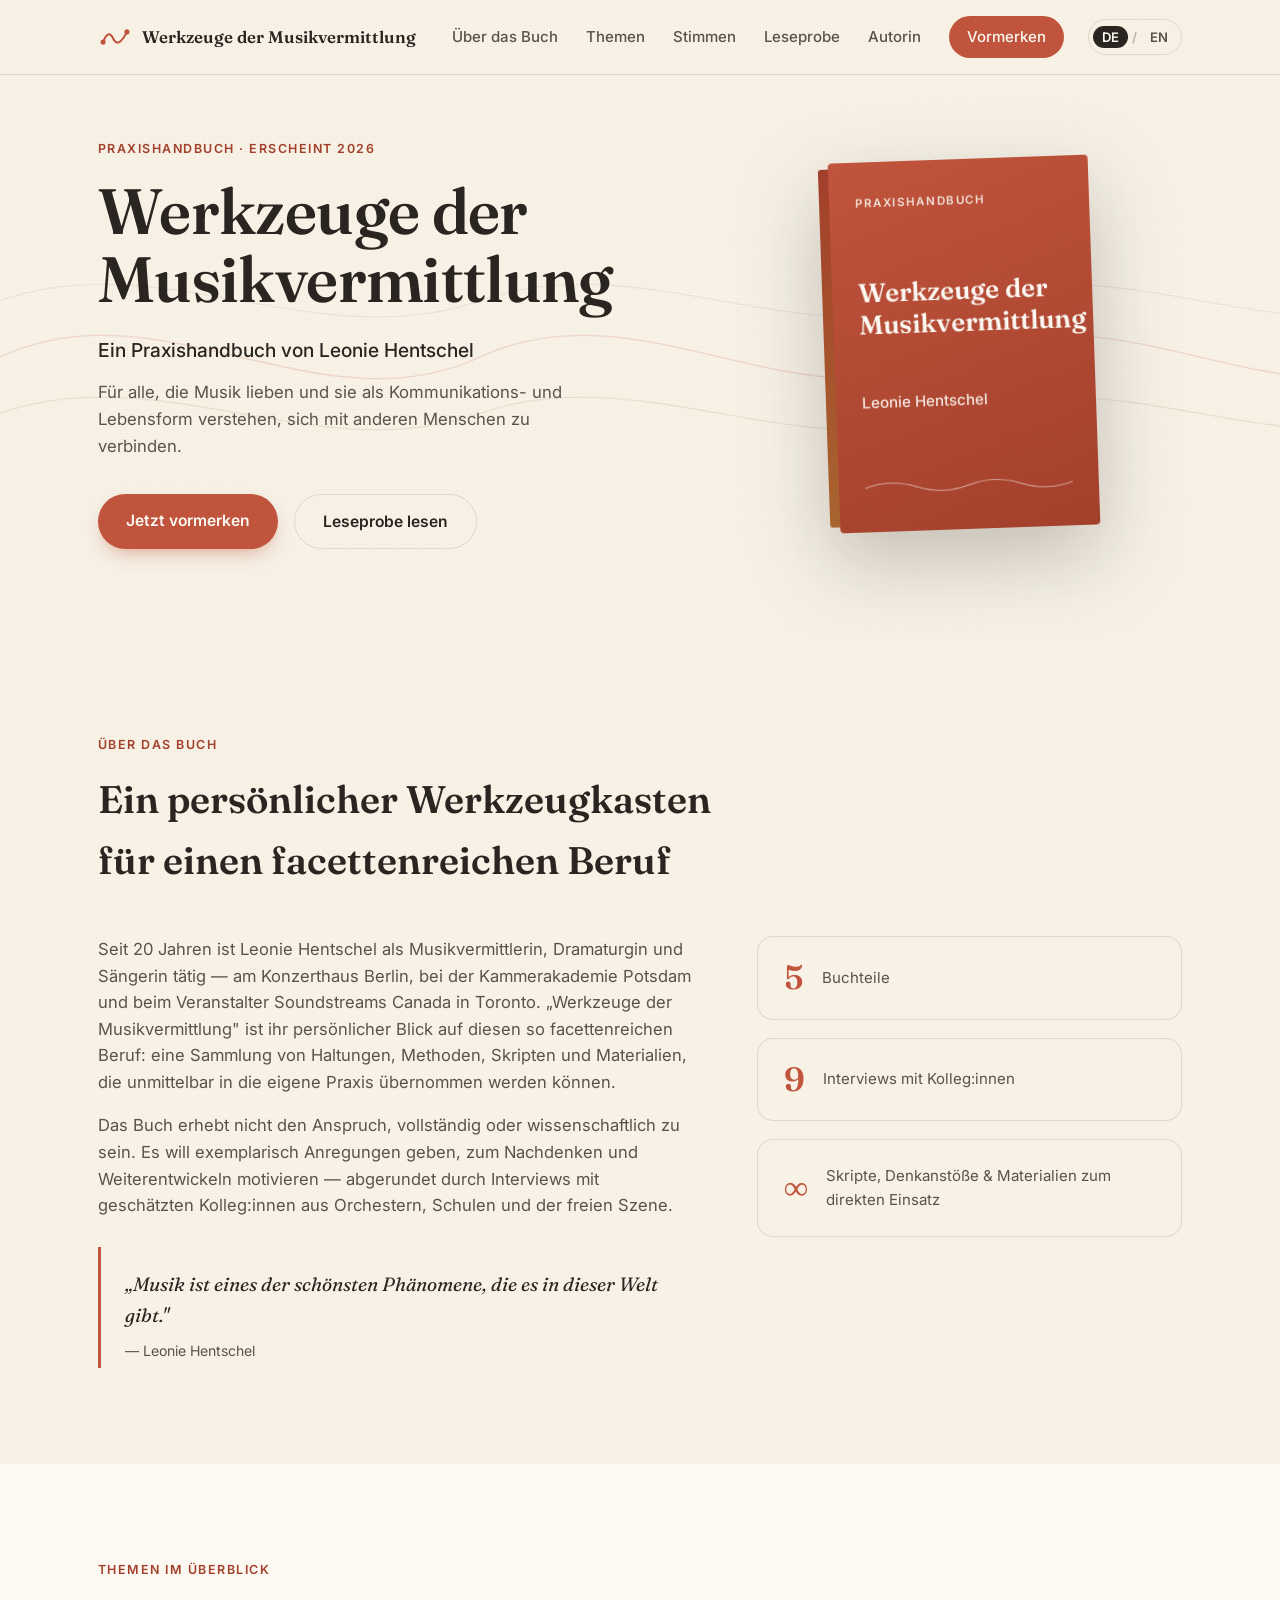
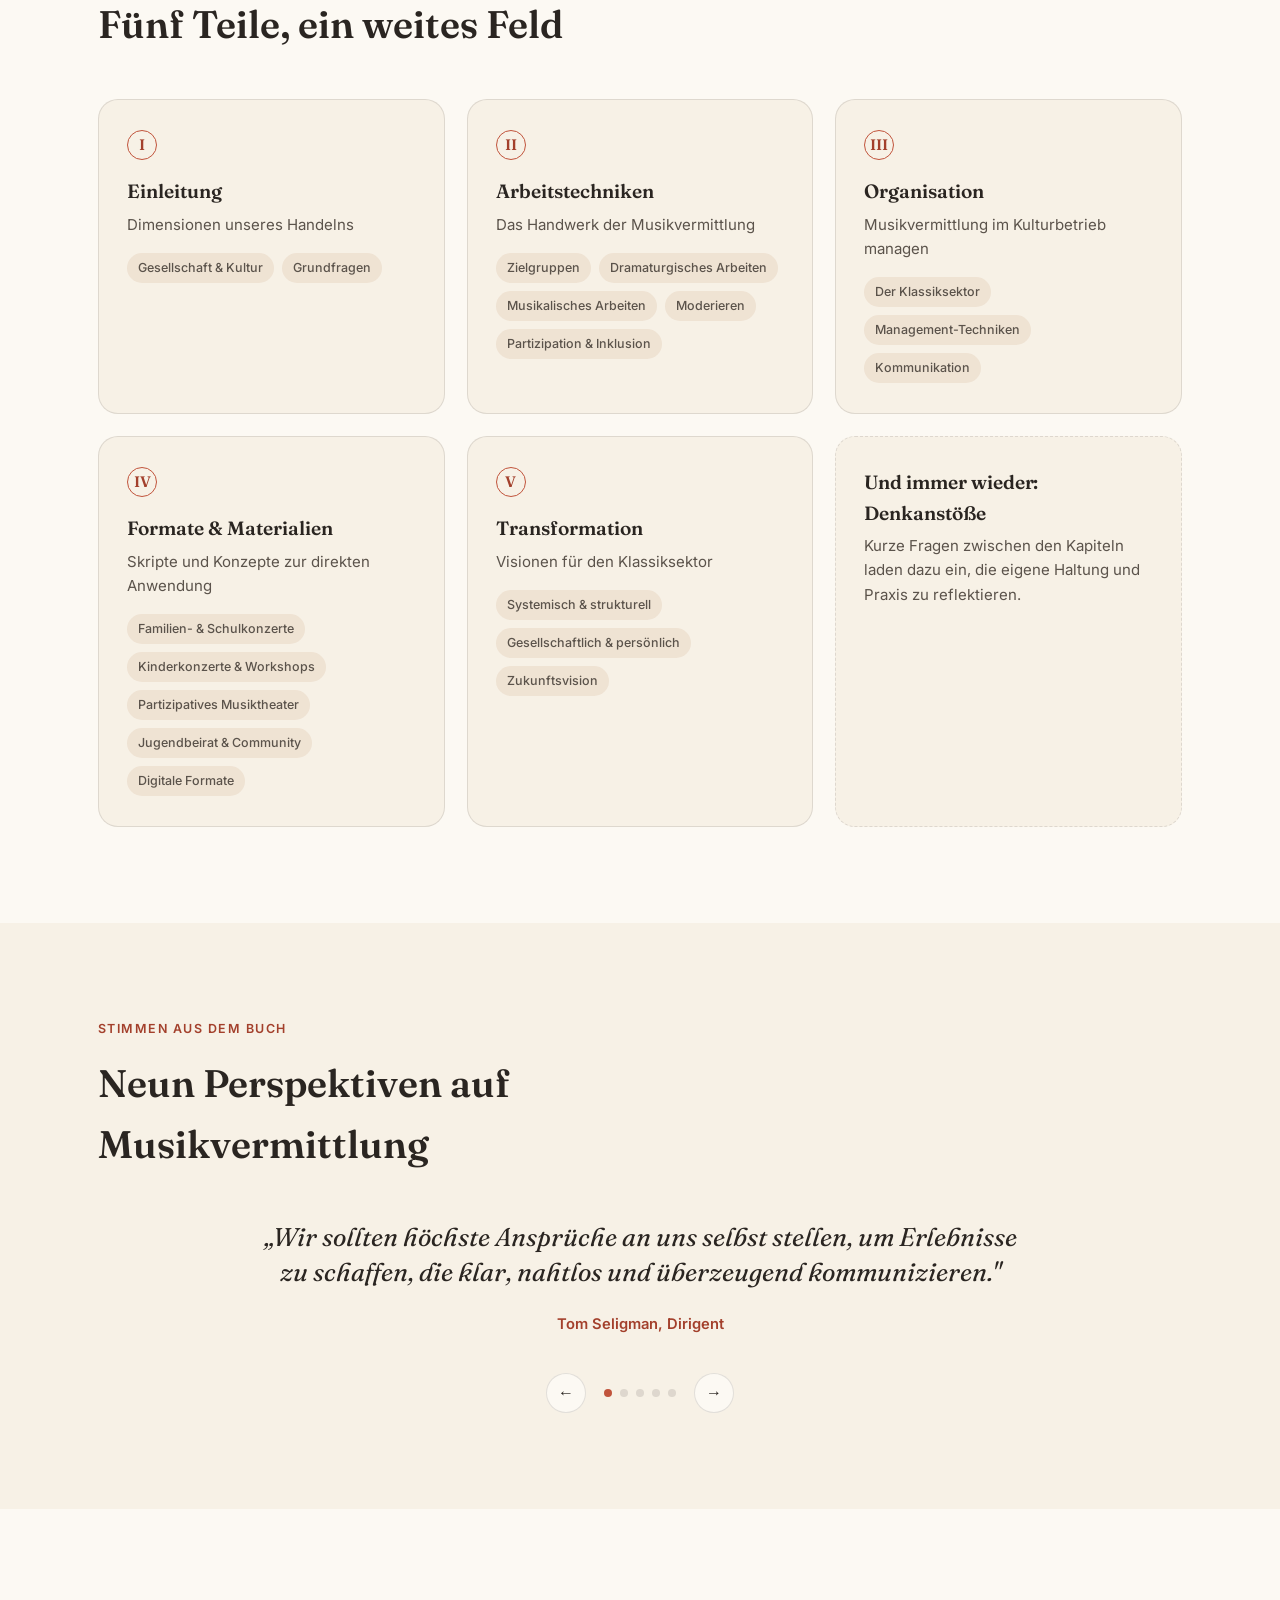
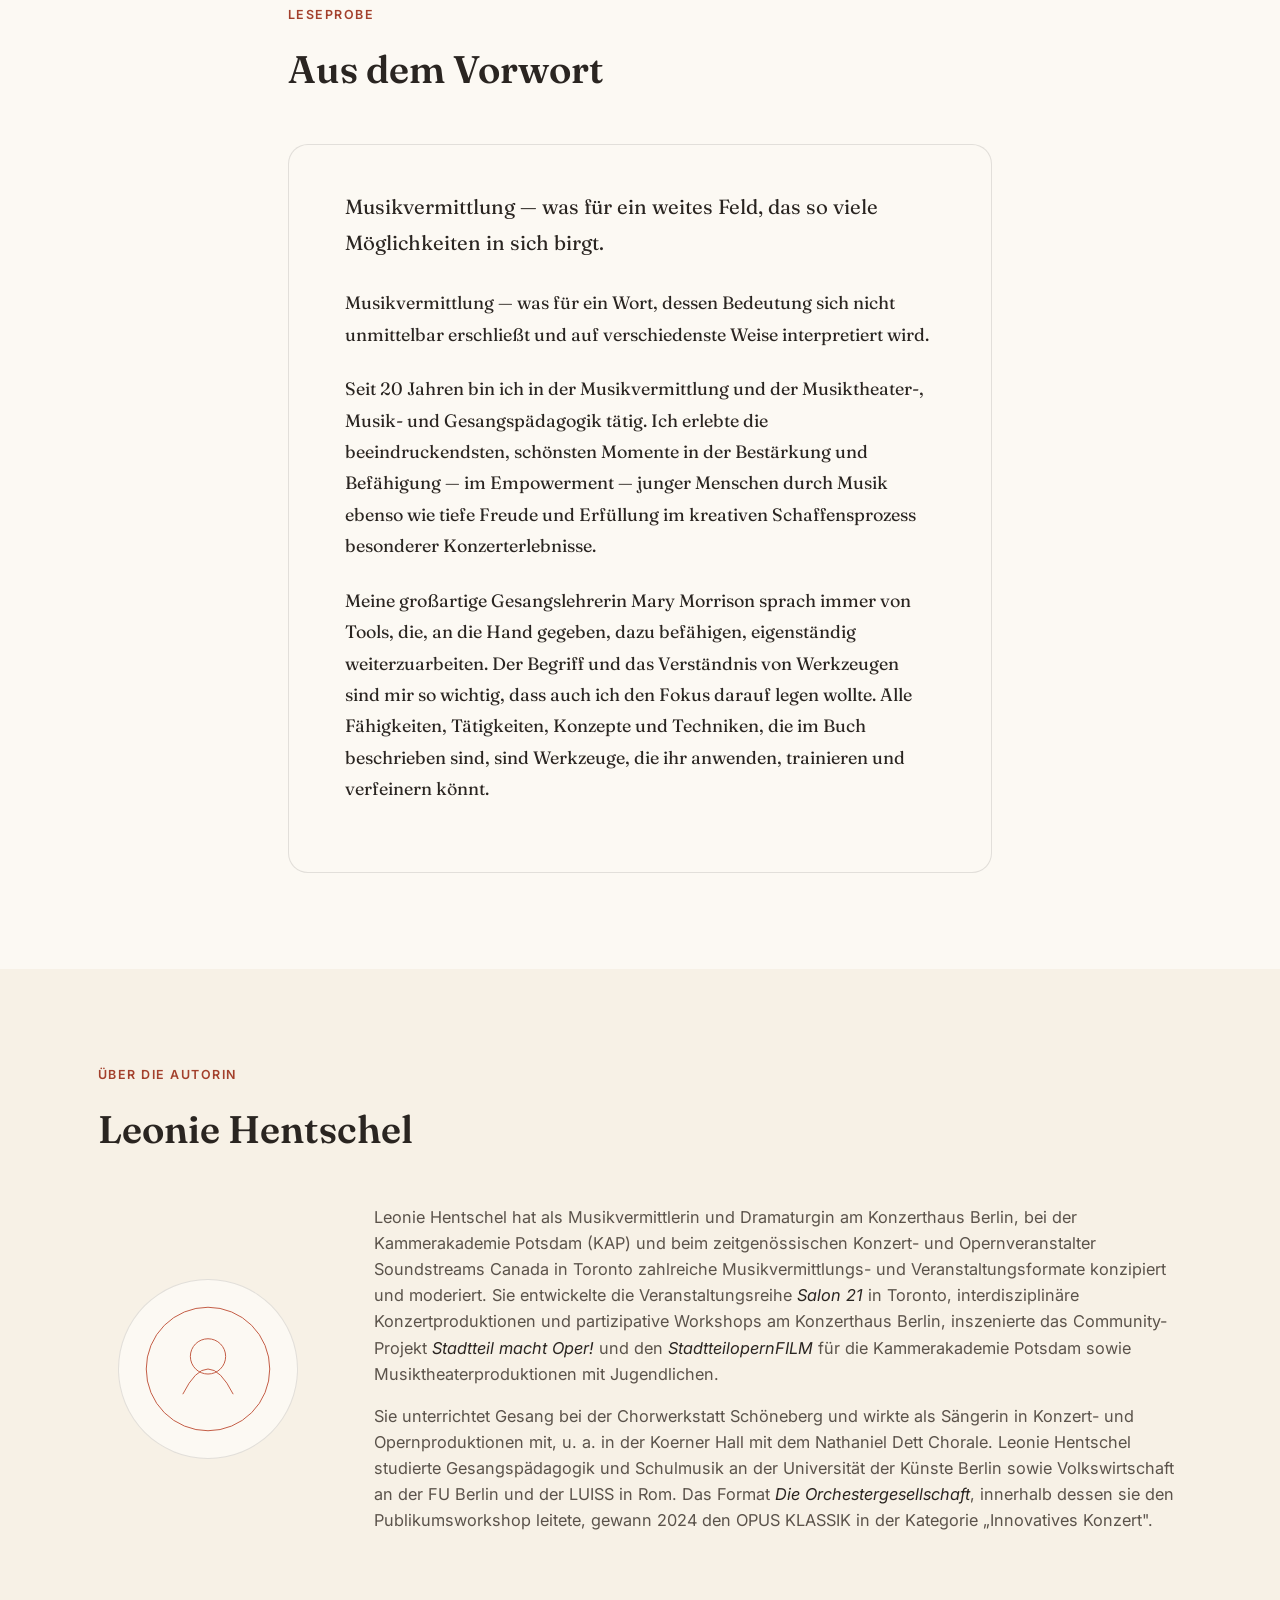
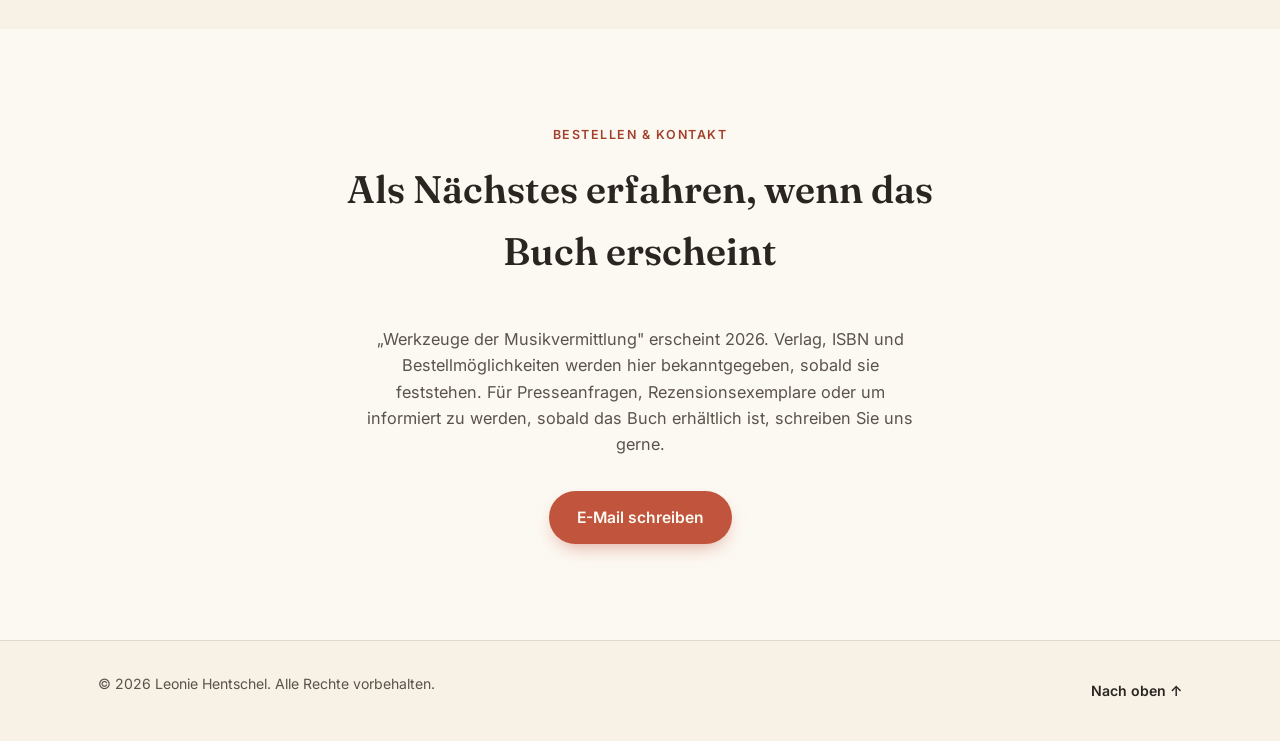
==== index.html @ de692c5a "Add files via upload" ====
<!DOCTYPE html>
<html lang="de" data-lang="de">
<head>
<meta charset="UTF-8">
<meta name="viewport" content="width=device-width, initial-scale=1.0">
<title>Werkzeuge der Musikvermittlung — Praxishandbuch von Leonie Hentschel</title>
<meta name="description" content="Werkzeuge der Musikvermittlung: Praxishandbuch von Leonie Hentschel für Musikvermittler:innen, Musiker:innen, Dirigent:innen und Kulturmanager:innen.">
<link rel="preconnect" href="https://fonts.googleapis.com">
<link rel="preconnect" href="https://fonts.gstatic.com" crossorigin>
<link href="https://fonts.googleapis.com/css2?family=Fraunces:ital,opsz,wght@0,9..144,400;0,9..144,500;0,9..144,600;1,9..144,500&family=Inter:wght@400;500;600;700&display=swap" rel="stylesheet">
<link rel="stylesheet" href="css/style.css">
<link rel="icon" href="data:,">
</head>
<body>

<div class="noise-overlay" aria-hidden="true"></div>

<header class="site-header" id="top">
  <div class="wrap header-inner">
    <a class="brand" href="#top">
      <span class="brand-mark" aria-hidden="true">
        <svg viewBox="0 0 40 40" width="34" height="34">
          <path d="M6 26 Q 12 10, 18 22 T 34 14" fill="none" stroke="currentColor" stroke-width="2.4" stroke-linecap="round"/>
          <circle cx="34" cy="14" r="3" fill="currentColor"/>
          <circle cx="6" cy="26" r="3" fill="currentColor"/>
        </svg>
      </span>
      <span class="brand-text">
        <span class="lang-de">Werkzeuge der Musikvermittlung</span>
        <span class="lang-en">Werkzeuge der Musikvermittlung</span>
      </span>
    </a>

    <nav class="main-nav" id="main-nav">
      <a href="#buch"><span class="lang-de">Über das Buch</span><span class="lang-en">The Book</span></a>
      <a href="#themen"><span class="lang-de">Themen</span><span class="lang-en">Themes</span></a>
      <a href="#stimmen"><span class="lang-de">Stimmen</span><span class="lang-en">Voices</span></a>
      <a href="#leseprobe"><span class="lang-de">Leseprobe</span><span class="lang-en">Excerpt</span></a>
      <a href="#autorin"><span class="lang-de">Autorin</span><span class="lang-en">Author</span></a>
      <a href="#kontakt" class="nav-cta"><span class="lang-de">Vormerken</span><span class="lang-en">Get notified</span></a>
    </nav>

    <button class="lang-toggle" id="lang-toggle" aria-label="Switch language">
      <span class="lang-opt" data-set="de">DE</span>
      <span class="lang-sep">/</span>
      <span class="lang-opt" data-set="en">EN</span>
    </button>

    <button class="nav-burger" id="nav-burger" aria-label="Menu" aria-expanded="false">
      <span></span><span></span><span></span>
    </button>
  </div>
</header>

<main>

  <!-- HERO -->
  <section class="hero">
    <div class="hero-lines" aria-hidden="true">
      <svg viewBox="0 0 1200 600" preserveAspectRatio="none">
        <path class="wave w1" d="M0,300 C150,220 300,380 450,300 C600,220 750,380 900,300 C1050,220 1200,380 1350,300" />
        <path class="wave w2" d="M0,360 C150,300 300,420 450,360 C600,300 750,420 900,360 C1050,300 1200,420 1350,360" />
        <path class="wave w3" d="M0,240 C150,180 300,300 450,240 C600,180 750,300 900,240 C1050,180 1200,300 1350,240" />
      </svg>
    </div>

    <div class="wrap hero-inner">
      <div class="hero-copy reveal">
        <p class="eyebrow">
          <span class="lang-de">Praxishandbuch · Erscheint 2026</span>
          <span class="lang-en">Practical handbook · Publishing 2026</span>
        </p>
        <h1>Werkzeuge der<br>Musikvermittlung</h1>
        <p class="hero-subtitle">
          <span class="lang-de">Ein Praxishandbuch von Leonie Hentschel</span>
          <span class="lang-en">A practical handbook by Leonie Hentschel</span>
        </p>
        <p class="hero-tagline">
          <span class="lang-de">Für alle, die Musik lieben und sie als Kommunikations- und Lebensform verstehen, sich mit anderen Menschen zu verbinden.</span>
          <span class="lang-en">For everyone who loves music and understands it as a way to communicate and connect with other people.</span>
        </p>
        <div class="hero-actions">
          <a href="#kontakt" class="btn btn-primary">
            <span class="lang-de">Jetzt vormerken</span>
            <span class="lang-en">Get notified</span>
          </a>
          <a href="#leseprobe" class="btn btn-ghost">
            <span class="lang-de">Leseprobe lesen</span>
            <span class="lang-en">Read an excerpt</span>
          </a>
        </div>
      </div>

      <div class="hero-cover reveal" aria-hidden="true">
        <div class="book-mock">
          <div class="book-spine"></div>
          <div class="book-face">
            <span class="book-eyebrow">Praxishandbuch</span>
            <span class="book-title">Werkzeuge der<br>Musikvermittlung</span>
            <span class="book-author">Leonie Hentschel</span>
            <svg class="book-deco" viewBox="0 0 200 40" preserveAspectRatio="none">
              <path d="M0,20 Q25,5 50,20 T100,20 T150,20 T200,20" fill="none" stroke="currentColor" stroke-width="1.5"/>
            </svg>
          </div>
        </div>
      </div>
    </div>
  </section>

  <!-- ÜBER DAS BUCH -->
  <section class="section" id="buch">
    <div class="wrap">
      <p class="kicker reveal"><span class="lang-de">Über das Buch</span><span class="lang-en">About the book</span></p>
      <h2 class="reveal">
        <span class="lang-de">Ein persönlicher Werkzeugkasten für einen facettenreichen Beruf</span>
        <span class="lang-en">A personal toolbox for a many-sided profession</span>
      </h2>

      <div class="about-grid">
        <div class="about-text reveal">
          <p>
            <span class="lang-de">Seit 20 Jahren ist Leonie Hentschel als Musikvermittlerin, Dramaturgin und Sängerin tätig — am Konzerthaus Berlin, bei der Kammerakademie Potsdam und beim Veranstalter Soundstreams Canada in Toronto. „Werkzeuge der Musikvermittlung" ist ihr persönlicher Blick auf diesen so facettenreichen Beruf: eine Sammlung von Haltungen, Methoden, Skripten und Materialien, die unmittelbar in die eigene Praxis übernommen werden können.</span>
            <span class="lang-en">For twenty years, Leonie Hentschel has worked as a music mediator, dramaturg, and singer — at Konzerthaus Berlin, with Kammerakademie Potsdam, and with presenter Soundstreams Canada in Toronto. "Werkzeuge der Musikvermittlung" (Tools of Music Outreach) is her personal take on this many-sided profession: a collection of attitudes, methods, scripts, and materials that can be put to direct use in your own practice.</span>
          </p>
          <p>
            <span class="lang-de">Das Buch erhebt nicht den Anspruch, vollständig oder wissenschaftlich zu sein. Es will exemplarisch Anregungen geben, zum Nachdenken und Weiterentwickeln motivieren — abgerundet durch Interviews mit geschätzten Kolleg:innen aus Orchestern, Schulen und der freien Szene.</span>
            <span class="lang-en">The book doesn't claim to be complete or scholarly. It offers examples and prompts, encourages reflection and growth — rounded out by interviews with respected colleagues from orchestras, schools, and the independent scene.</span>
          </p>
          <blockquote class="pull-quote">
            <p>
              <span class="lang-de">„Musik ist eines der schönsten Phänomene, die es in dieser Welt gibt."</span>
              <span class="lang-en">"Music is one of the most beautiful phenomena that exist in this world."</span>
            </p>
            <cite>— Leonie Hentschel</cite>
          </blockquote>
        </div>

        <div class="about-facts reveal">
          <div class="fact-card">
            <span class="fact-number">5</span>
            <span class="fact-label"><span class="lang-de">Buchteile</span><span class="lang-en">Parts</span></span>
          </div>
          <div class="fact-card">
            <span class="fact-number">9</span>
            <span class="fact-label"><span class="lang-de">Interviews mit Kolleg:innen</span><span class="lang-en">Interviews with colleagues</span></span>
          </div>
          <div class="fact-card">
            <span class="fact-number">∞</span>
            <span class="fact-label"><span class="lang-de">Skripte, Denkanstöße & Materialien zum direkten Einsatz</span><span class="lang-en">Scripts, prompts & materials ready to use</span></span>
          </div>
        </div>
      </div>
    </div>
  </section>

  <!-- THEMEN -->
  <section class="section section-alt" id="themen">
    <div class="wrap">
      <p class="kicker reveal"><span class="lang-de">Themen im Überblick</span><span class="lang-en">What's inside</span></p>
      <h2 class="reveal">
        <span class="lang-de">Fünf Teile, ein weites Feld</span>
        <span class="lang-en">Five parts, one wide field</span>
      </h2>

      <div class="chapter-grid">

        <article class="chapter-card reveal">
          <span class="chapter-index">I</span>
          <h3><span class="lang-de">Einleitung</span><span class="lang-en">Introduction</span></h3>
          <p><span class="lang-de">Dimensionen unseres Handelns</span><span class="lang-en">The dimensions of what we do</span></p>
          <ul class="chapter-tags">
            <li><span class="lang-de">Gesellschaft &amp; Kultur</span><span class="lang-en">Society &amp; culture</span></li>
            <li><span class="lang-de">Grundfragen</span><span class="lang-en">Core questions</span></li>
          </ul>
        </article>

        <article class="chapter-card reveal">
          <span class="chapter-index">II</span>
          <h3><span class="lang-de">Arbeitstechniken</span><span class="lang-en">Working techniques</span></h3>
          <p><span class="lang-de">Das Handwerk der Musikvermittlung</span><span class="lang-en">The craft of music outreach</span></p>
          <ul class="chapter-tags">
            <li><span class="lang-de">Zielgruppen</span><span class="lang-en">Target audiences</span></li>
            <li><span class="lang-de">Dramaturgisches Arbeiten</span><span class="lang-en">Dramaturgy</span></li>
            <li><span class="lang-de">Musikalisches Arbeiten</span><span class="lang-en">Working musically</span></li>
            <li><span class="lang-de">Moderieren</span><span class="lang-en">Hosting &amp; presenting</span></li>
            <li><span class="lang-de">Partizipation &amp; Inklusion</span><span class="lang-en">Participation &amp; inclusion</span></li>
          </ul>
        </article>

        <article class="chapter-card reveal">
          <span class="chapter-index">III</span>
          <h3><span class="lang-de">Organisation</span><span class="lang-en">Organisation</span></h3>
          <p><span class="lang-de">Musikvermittlung im Kulturbetrieb managen</span><span class="lang-en">Managing music outreach within institutions</span></p>
          <ul class="chapter-tags">
            <li><span class="lang-de">Der Klassiksektor</span><span class="lang-en">The classical sector</span></li>
            <li><span class="lang-de">Management-Techniken</span><span class="lang-en">Management techniques</span></li>
            <li><span class="lang-de">Kommunikation</span><span class="lang-en">Communication</span></li>
          </ul>
        </article>

        <article class="chapter-card reveal">
          <span class="chapter-index">IV</span>
          <h3><span class="lang-de">Formate &amp; Materialien</span><span class="lang-en">Formats &amp; materials</span></h3>
          <p><span class="lang-de">Skripte und Konzepte zur direkten Anwendung</span><span class="lang-en">Scripts and concepts ready to apply</span></p>
          <ul class="chapter-tags">
            <li><span class="lang-de">Familien- &amp; Schulkonzerte</span><span class="lang-en">Family &amp; school concerts</span></li>
            <li><span class="lang-de">Kinderkonzerte &amp; Workshops</span><span class="lang-en">Children's concerts &amp; workshops</span></li>
            <li><span class="lang-de">Partizipatives Musiktheater</span><span class="lang-en">Participatory music theatre</span></li>
            <li><span class="lang-de">Jugendbeirat &amp; Community</span><span class="lang-en">Youth councils &amp; community work</span></li>
            <li><span class="lang-de">Digitale Formate</span><span class="lang-en">Digital formats</span></li>
          </ul>
        </article>

        <article class="chapter-card reveal">
          <span class="chapter-index">V</span>
          <h3><span class="lang-de">Transformation</span><span class="lang-en">Transformation</span></h3>
          <p><span class="lang-de">Visionen für den Klassiksektor</span><span class="lang-en">Visions for the classical sector</span></p>
          <ul class="chapter-tags">
            <li><span class="lang-de">Systemisch &amp; strukturell</span><span class="lang-en">Systemic &amp; structural</span></li>
            <li><span class="lang-de">Gesellschaftlich &amp; persönlich</span><span class="lang-en">Societal &amp; personal</span></li>
            <li><span class="lang-de">Zukunftsvision</span><span class="lang-en">A vision for the future</span></li>
          </ul>
        </article>

        <article class="chapter-card chapter-card-note reveal">
          <h3><span class="lang-de">Und immer wieder: Denkanstöße</span><span class="lang-en">Throughout: prompts for reflection</span></h3>
          <p><span class="lang-de">Kurze Fragen zwischen den Kapiteln laden dazu ein, die eigene Haltung und Praxis zu reflektieren.</span><span class="lang-en">Short questions between chapters invite you to reflect on your own attitude and practice.</span></p>
        </article>

      </div>
    </div>
  </section>

  <!-- STIMMEN -->
  <section class="section" id="stimmen">
    <div class="wrap">
      <p class="kicker reveal"><span class="lang-de">Stimmen aus dem Buch</span><span class="lang-en">Voices from the book</span></p>
      <h2 class="reveal">
        <span class="lang-de">Neun Perspektiven auf Musikvermittlung</span>
        <span class="lang-en">Nine perspectives on music outreach</span>
      </h2>

      <div class="quote-carousel reveal">
        <div class="quote-track" id="quote-track">

          <figure class="quote-slide">
            <blockquote>
              <p><span class="lang-de">„Wir sollten höchste Ansprüche an uns selbst stellen, um Erlebnisse zu schaffen, die klar, nahtlos und überzeugend kommunizieren."</span>
              <span class="lang-en">"We should hold ourselves to the highest standards, to create experiences that communicate clearly, seamlessly, and convincingly."</span></p>
            </blockquote>
            <figcaption><span class="lang-de">Tom Seligman, Dirigent</span><span class="lang-en">Tom Seligman, conductor</span></figcaption>
          </figure>

          <figure class="quote-slide">
            <blockquote>
              <p><span class="lang-de">„Vertraue darauf, dass das junge Publikum Zugang zu komplexer Musik hat. Es will herausgefordert werden. Be brave and bold!"</span>
              <span class="lang-en">"Trust that young audiences can access complex music. They want to be challenged. Be brave and bold!"</span></p>
            </blockquote>
            <figcaption><span class="lang-de">Caecilia Thunnissen, Intendantin Oorkaan</span><span class="lang-en">Caecilia Thunnissen, Artistic Director, Oorkaan</span></figcaption>
          </figure>

          <figure class="quote-slide">
            <blockquote>
              <p><span class="lang-de">„Kommunizieren, in Verbindung treten, Leute suchen, die genauso wie man selbst für Musik brennen — gemeinsam und nicht als Einzelkämpfer:in."</span>
              <span class="lang-en">"Communicate, connect, find people who burn for music just like you do — work together, never as a lone fighter."</span></p>
            </blockquote>
            <figcaption><span class="lang-de">Lea Heinrich, Gründerin Symphonic Mob</span><span class="lang-en">Lea Heinrich, founder of Symphonic Mob</span></figcaption>
          </figure>

          <figure class="quote-slide">
            <blockquote>
              <p><span class="lang-de">„Musik ist total subjektiv, und das dürfen Kinder oder das Publikum merken."</span>
              <span class="lang-en">"Music is completely subjective — and children or audiences should be allowed to feel that."</span></p>
            </blockquote>
            <figcaption><span class="lang-de">Linda Fichtner, Orchestermusikerin</span><span class="lang-en">Linda Fichtner, orchestra musician</span></figcaption>
          </figure>

          <figure class="quote-slide">
            <blockquote>
              <p><span class="lang-de">„Transkulturelle Musikvermittlung eröffnet eine positive Zukunftsvision, und da lohnt es sich, diesen Strang größer zu machen."</span>
              <span class="lang-en">"Transcultural music outreach opens up a positive vision for the future — and it's worth growing that thread."</span></p>
            </blockquote>
            <figcaption><span class="lang-de">Tilmann Löser, Transkulturelles Musikforum</span><span class="lang-en">Tilmann Löser, Transcultural Music Forum</span></figcaption>
          </figure>

        </div>

        <div class="quote-controls">
          <button class="quote-btn" id="quote-prev" aria-label="Previous">←</button>
          <div class="quote-dots" id="quote-dots"></div>
          <button class="quote-btn" id="quote-next" aria-label="Next">→</button>
        </div>
      </div>
    </div>
  </section>

  <!-- LESEPROBE -->
  <section class="section section-alt" id="leseprobe">
    <div class="wrap wrap-narrow">
      <p class="kicker reveal"><span class="lang-de">Leseprobe</span><span class="lang-en">Excerpt</span></p>
      <h2 class="reveal"><span class="lang-de">Aus dem Vorwort</span><span class="lang-en">From the foreword</span></h2>

      <div class="excerpt reveal">
        <p class="lang-de">Musikvermittlung — was für ein weites Feld, das so viele Möglichkeiten in sich birgt.</p>
        <p class="lang-en">Musikvermittlung — Music Outreach — what a wide field, holding so many possibilities.</p>

        <p class="lang-de">Musikvermittlung — was für ein Wort, dessen Bedeutung sich nicht unmittelbar erschließt und auf verschiedenste Weise interpretiert wird.</p>
        <p class="lang-en">Musikvermittlung — what a word, one whose meaning doesn't reveal itself right away, and is interpreted in all kinds of different ways.</p>

        <p class="lang-de">Seit 20 Jahren bin ich in der Musikvermittlung und der Musiktheater-, Musik- und Gesangspädagogik tätig. Ich erlebte die beeindruckendsten, schönsten Momente in der Bestärkung und Befähigung — im Empowerment — junger Menschen durch Musik ebenso wie tiefe Freude und Erfüllung im kreativen Schaffensprozess besonderer Konzerterlebnisse.</p>
        <p class="lang-en">For twenty years I have worked in music outreach and in music-theatre, music, and vocal pedagogy. I have experienced the most striking, most beautiful moments in the empowerment of young people through music, as well as deep joy and fulfilment in the creative process behind special concert experiences.</p>

        <p class="lang-de">Meine großartige Gesangslehrerin Mary Morrison sprach immer von Tools, die, an die Hand gegeben, dazu befähigen, eigenständig weiterzuarbeiten. Der Begriff und das Verständnis von Werkzeugen sind mir so wichtig, dass auch ich den Fokus darauf legen wollte. Alle Fähigkeiten, Tätigkeiten, Konzepte und Techniken, die im Buch beschrieben sind, sind Werkzeuge, die ihr anwenden, trainieren und verfeinern könnt.</p>
        <p class="lang-en">My wonderful singing teacher Mary Morrison always spoke of tools — given to you so that you can keep working independently. The idea of tools matters so much to me that I wanted to build the whole book around it. Every skill, activity, concept, and technique described here is a tool you can apply, practise, and refine.</p>
      </div>
    </div>
  </section>

  <!-- AUTORIN -->
  <section class="section" id="autorin">
    <div class="wrap">
      <p class="kicker reveal"><span class="lang-de">Über die Autorin</span><span class="lang-en">About the author</span></p>
      <h2 class="reveal">Leonie Hentschel</h2>

      <div class="author-grid">
        <div class="author-portrait reveal" aria-hidden="true">
          <svg viewBox="0 0 200 200">
            <circle cx="100" cy="100" r="98" fill="none" stroke="currentColor" stroke-width="1.5"/>
            <path d="M60 140 Q100 60 140 140" fill="none" stroke="currentColor" stroke-width="1.5"/>
            <circle cx="100" cy="80" r="28" fill="none" stroke="currentColor" stroke-width="1.5"/>
          </svg>
        </div>

        <div class="author-text reveal">
          <p>
            <span class="lang-de">Leonie Hentschel hat als Musikvermittlerin und Dramaturgin am Konzerthaus Berlin, bei der Kammerakademie Potsdam (KAP) und beim zeitgenössischen Konzert- und Opernveranstalter Soundstreams Canada in Toronto zahlreiche Musikvermittlungs- und Veranstaltungsformate konzipiert und moderiert. Sie entwickelte die Veranstaltungsreihe <em>Salon 21</em> in Toronto, interdisziplinäre Konzertproduktionen und partizipative Workshops am Konzerthaus Berlin, inszenierte das Community-Projekt <em>Stadtteil macht Oper!</em> und den <em>StadtteilopernFILM</em> für die Kammerakademie Potsdam sowie Musiktheaterproduktionen mit Jugendlichen.</span>
            <span class="lang-en">As a music mediator and dramaturg, Leonie Hentschel has conceived and hosted numerous outreach and performance formats at Konzerthaus Berlin, with Kammerakademie Potsdam (KAP), and at contemporary concert and opera presenter Soundstreams Canada in Toronto. She developed the <em>Salon 21</em> series in Toronto, interdisciplinary concert productions and participatory workshops at Konzerthaus Berlin, staged the community project <em>Stadtteil macht Oper!</em> and the <em>StadtteilopernFILM</em> for Kammerakademie Potsdam, as well as music-theatre productions with young people.</span>
          </p>
          <p>
            <span class="lang-de">Sie unterrichtet Gesang bei der Chorwerkstatt Schöneberg und wirkte als Sängerin in Konzert- und Opernproduktionen mit, u. a. in der Koerner Hall mit dem Nathaniel Dett Chorale. Leonie Hentschel studierte Gesangspädagogik und Schulmusik an der Universität der Künste Berlin sowie Volkswirtschaft an der FU Berlin und der LUISS in Rom. Das Format <em>Die Orchestergesellschaft</em>, innerhalb dessen sie den Publikumsworkshop leitete, gewann 2024 den OPUS KLASSIK in der Kategorie „Innovatives Konzert".</span>
            <span class="lang-en">She teaches voice at the Chorwerkstatt Schöneberg and has performed as a singer in concert and opera productions, including at Koerner Hall with the Nathaniel Dett Chorale. Leonie Hentschel studied vocal pedagogy and school music at the Berlin University of the Arts, as well as economics at FU Berlin and LUISS in Rome. <em>Die Orchestergesellschaft</em>, whose audience workshop she led, won the 2024 OPUS KLASSIK award in the category "Innovative Concert."</span>
          </p>
        </div>
      </div>
    </div>
  </section>

  <!-- KONTAKT -->
  <section class="section section-alt section-contact" id="kontakt">
    <div class="wrap wrap-narrow">
      <p class="kicker reveal"><span class="lang-de">Bestellen &amp; Kontakt</span><span class="lang-en">Order &amp; contact</span></p>
      <h2 class="reveal">
        <span class="lang-de">Als Nächstes erfahren, wenn das Buch erscheint</span>
        <span class="lang-en">Be the first to know when the book is out</span>
      </h2>
      <p class="reveal contact-intro">
        <span class="lang-de">„Werkzeuge der Musikvermittlung" erscheint 2026. Verlag, ISBN und Bestellmöglichkeiten werden hier bekanntgegeben, sobald sie feststehen. Für Presseanfragen, Rezensionsexemplare oder um informiert zu werden, sobald das Buch erhältlich ist, schreiben Sie uns gerne.</span>
        <span class="lang-en">"Werkzeuge der Musikvermittlung" is publishing in 2026. Publisher, ISBN, and ordering details will be announced here once confirmed. For press inquiries, review copies, or to be notified once the book is available, feel free to write to us.</span>
      </p>
      <a class="btn btn-primary reveal" href="mailto:victor.thom@mailbox.org?subject=Werkzeuge%20der%20Musikvermittlung">
        <span class="lang-de">E-Mail schreiben</span>
        <span class="lang-en">Send an email</span>
      </a>
    </div>
  </section>

</main>

<footer class="site-footer">
  <div class="wrap footer-inner">
    <p>© 2026 Leonie Hentschel. <span class="lang-de">Alle Rechte vorbehalten.</span><span class="lang-en">All rights reserved.</span></p>
    <a href="#top" class="back-to-top">
      <span class="lang-de">Nach oben</span><span class="lang-en">Back to top</span> ↑
    </a>
  </div>
</footer>

<script src="js/script.js"></script>
</body>
</html>
---- css/style.css ----
/* ============ Design tokens ============ */
:root{
  --cream: #F7F1E6;
  --cream-soft: #FCF9F3;
  --ink: #2A2521;
  --ink-soft: #5B534B;
  --terracotta: #C1543C;
  --terracotta-dark: #A3402C;
  --copper: #A9642F;
  --line: rgba(42,37,33,0.12);
  --serif: "Fraunces", Georgia, serif;
  --sans: "Inter", system-ui, -apple-system, sans-serif;
  --container: 1140px;
}

*, *::before, *::after{ box-sizing:border-box; }
html{ scroll-behavior:smooth; }

body{
  margin:0;
  font-family:var(--sans);
  color:var(--ink);
  background:var(--cream);
  line-height:1.6;
  -webkit-font-smoothing:antialiased;
}

h1,h2,h3{ font-family:var(--serif); font-weight:600; margin:0; color:var(--ink); }
p{ margin:0 0 1em; }
p:last-child{ margin-bottom:0; }
a{ color:inherit; }
ul{ margin:0; padding:0; list-style:none; }

.wrap{ max-width:var(--container); margin:0 auto; padding:0 28px; }
.wrap-narrow{ max-width:760px; }

/* ============ Language toggle logic ============ */
html[data-lang="de"] .lang-en{ display:none; }
html[data-lang="en"] .lang-de{ display:none; }

/* ============ Noise / texture overlay ============ */
.noise-overlay{
  position:fixed; inset:0; pointer-events:none; z-index:9999;
  opacity:0.035; mix-blend-mode:multiply;
  background-image: radial-gradient(circle, var(--ink) 1px, transparent 1px);
  background-size: 3px 3px;
}

/* ============ Header ============ */
.site-header{
  position:sticky; top:0; z-index:100;
  background:rgba(247,241,230,0.86);
  backdrop-filter: blur(10px);
  border-bottom:1px solid var(--line);
}
.header-inner{
  display:flex; align-items:center; gap:24px;
  height:74px;
}
.brand{
  display:flex; align-items:center; gap:10px;
  text-decoration:none; color:var(--ink);
  font-family:var(--serif); font-weight:600; font-size:1.05rem;
  margin-right:auto;
  white-space:nowrap;
}
.brand-mark{ color:var(--terracotta); display:flex; flex-shrink:0; }
.brand-text{ display:none; }
@media (min-width:900px){ .brand-text{ display:inline; } }

.main-nav{
  display:none;
  align-items:center;
  gap:28px;
  font-size:0.94rem;
  font-weight:500;
}
.main-nav a{ text-decoration:none; color:var(--ink-soft); transition:color .2s; position:relative; }
.main-nav a:hover{ color:var(--ink); }
.main-nav a.active{ color:var(--terracotta-dark); }
.nav-cta{
  background:var(--terracotta); color:var(--cream-soft) !important;
  padding:9px 18px; border-radius:100px;
}
.nav-cta:hover{ background:var(--terracotta-dark); color:var(--cream-soft) !important; }

@media (min-width:960px){ .main-nav{ display:flex; } }

.lang-toggle{
  border:1px solid var(--line); background:transparent; border-radius:100px;
  padding:6px 4px; font-family:var(--sans); font-size:0.82rem; font-weight:600;
  cursor:pointer; color:var(--ink-soft); display:flex; align-items:center; gap:4px;
  flex-shrink:0;
}
.lang-toggle .lang-opt{ padding:3px 9px; border-radius:100px; }
.lang-sep{ opacity:0.4; }
html[data-lang="de"] .lang-toggle .lang-opt[data-set="de"],
html[data-lang="en"] .lang-toggle .lang-opt[data-set="en"]{
  background:var(--ink); color:var(--cream-soft);
}

.nav-burger{
  display:flex; flex-direction:column; justify-content:center; gap:4px;
  width:34px; height:34px; background:none; border:none; cursor:pointer; flex-shrink:0;
}
.nav-burger span{ width:100%; height:2px; background:var(--ink); border-radius:2px; }
@media (min-width:960px){ .nav-burger{ display:none; } }

.main-nav.open{
  display:flex; flex-direction:column; align-items:flex-start; gap:6px;
  position:absolute; top:74px; left:0; right:0;
  background:var(--cream-soft); padding:16px 28px 22px;
  border-bottom:1px solid var(--line);
}

/* ============ Hero ============ */
.hero{
  position:relative;
  padding:64px 0 90px;
  overflow:hidden;
}
.hero-lines{
  position:absolute; inset:0; z-index:0; opacity:0.5;
}
.hero-lines svg{ width:100%; height:100%; }
.wave{ fill:none; stroke-width:1.4; }
.w1{ stroke:var(--terracotta); opacity:0.35; }
.w2{ stroke:var(--copper); opacity:0.25; }
.w3{ stroke:var(--ink); opacity:0.12; }

.hero-inner{
  position:relative; z-index:1;
  display:grid; gap:48px;
  align-items:center;
}
@media (min-width:900px){
  .hero-inner{ grid-template-columns:1.15fr 0.85fr; gap:60px; }
}

.eyebrow{
  text-transform:uppercase; letter-spacing:0.12em; font-size:0.78rem;
  font-weight:600; color:var(--terracotta-dark); margin-bottom:18px;
}
.hero h1{
  font-size:clamp(2.4rem, 6vw, 4rem);
  line-height:1.06; letter-spacing:-0.01em;
  margin-bottom:22px;
}
.hero-subtitle{ font-size:1.2rem; font-weight:500; color:var(--ink); margin-bottom:14px; }
.hero-tagline{ font-size:1.05rem; color:var(--ink-soft); max-width:46ch; margin-bottom:34px; }
.hero-actions{ display:flex; gap:16px; flex-wrap:wrap; }

.btn{
  display:inline-block; text-decoration:none; font-weight:600; font-size:0.98rem;
  padding:14px 28px; border-radius:100px; transition:transform .18s ease, background .18s, box-shadow .18s;
}
.btn-primary{ background:var(--terracotta); color:var(--cream-soft); box-shadow:0 8px 20px -8px rgba(193,84,60,0.6); }
.btn-primary:hover{ background:var(--terracotta-dark); transform:translateY(-2px); }
.btn-ghost{ background:transparent; color:var(--ink); border:1.5px solid var(--line); }
.btn-ghost:hover{ border-color:var(--ink); transform:translateY(-2px); }

/* Book mock */
.hero-cover{ display:flex; justify-content:center; }
.book-mock{
  position:relative; width:260px; height:370px;
  filter:drop-shadow(0 30px 40px rgba(42,37,33,0.25));
  transform:rotate(-2deg);
  transition:transform .4s ease;
}
.book-mock:hover{ transform:rotate(0deg) translateY(-4px); }
.book-spine{
  position:absolute; left:-10px; top:6px; bottom:6px; width:12px;
  background:linear-gradient(180deg, var(--terracotta-dark), var(--copper));
  border-radius:3px 0 0 3px;
}
.book-face{
  position:relative; width:100%; height:100%;
  background:linear-gradient(160deg, var(--terracotta) 0%, var(--terracotta-dark) 100%);
  border-radius:4px;
  color:var(--cream-soft);
  display:flex; flex-direction:column; justify-content:space-between;
  padding:32px 26px;
}
.book-eyebrow{
  font-size:0.72rem; text-transform:uppercase; letter-spacing:0.14em; font-weight:600; opacity:0.85;
}
.book-title{
  font-family:var(--serif); font-size:1.65rem; line-height:1.18; font-weight:600;
  display:block; margin-top:14px;
}
.book-author{ font-size:0.95rem; font-weight:500; opacity:0.9; }
.book-deco{ width:100%; height:24px; color:rgba(252,249,243,0.5); margin-top:10px; }

/* ============ Sections ============ */
.section{ padding:96px 0; }
.section-alt{ background:var(--cream-soft); }
.kicker{
  text-transform:uppercase; letter-spacing:0.12em; font-size:0.78rem;
  font-weight:600; color:var(--terracotta-dark); margin-bottom:14px;
}
.section h2{ font-size:clamp(1.7rem, 3.4vw, 2.4rem); max-width:24ch; margin-bottom:44px; }

/* About */
.about-grid{ display:grid; gap:48px; }
@media (min-width:880px){ .about-grid{ grid-template-columns:1.4fr 1fr; gap:64px; } }
.about-text p{ color:var(--ink-soft); font-size:1.04rem; }
.pull-quote{
  margin:28px 0 0; padding:22px 0 4px 24px;
  border-left:3px solid var(--terracotta);
}
.pull-quote p{ font-family:var(--serif); font-style:italic; font-size:1.2rem; color:var(--ink); margin-bottom:8px; }
.pull-quote cite{ font-size:0.88rem; color:var(--ink-soft); font-style:normal; }

.about-facts{ display:flex; flex-direction:column; gap:18px; }
.fact-card{
  background:var(--cream); border:1px solid var(--line); border-radius:16px;
  padding:24px 26px; display:flex; align-items:center; gap:18px;
}
.section-alt .fact-card{ background:var(--cream-soft); }
.fact-number{
  font-family:var(--serif); font-size:2.1rem; color:var(--terracotta); font-weight:600; line-height:1;
  flex-shrink:0;
}
.fact-label{ font-size:0.94rem; color:var(--ink-soft); }

/* Chapter grid */
.chapter-grid{ display:grid; gap:22px; grid-template-columns:1fr; }
@media (min-width:700px){ .chapter-grid{ grid-template-columns:repeat(2,1fr); } }
@media (min-width:1080px){ .chapter-grid{ grid-template-columns:repeat(3,1fr); } }

.chapter-card{
  background:var(--cream-soft); border:1px solid var(--line); border-radius:20px;
  padding:30px 28px; transition:transform .25s ease, box-shadow .25s ease, border-color .25s;
}
.section-alt .chapter-card{ background:var(--cream); }
.chapter-card:hover{
  transform:translateY(-6px);
  box-shadow:0 22px 40px -20px rgba(42,37,33,0.25);
  border-color:var(--terracotta);
}
.chapter-index{
  display:inline-block; font-family:var(--serif); font-size:0.95rem; font-weight:600;
  color:var(--terracotta-dark); border:1px solid var(--terracotta); border-radius:100px;
  width:30px; height:30px; text-align:center; line-height:28px; margin-bottom:16px;
}
.chapter-card h3{ font-size:1.2rem; margin-bottom:6px; }
.chapter-card > p{ color:var(--ink-soft); font-size:0.94rem; margin-bottom:16px; }
.chapter-tags{ display:flex; flex-wrap:wrap; gap:8px; }
.chapter-tags li{
  font-size:0.78rem; font-weight:500; color:var(--ink-soft);
  background:rgba(169,100,47,0.1); padding:5px 11px; border-radius:100px;
}
.chapter-card-note{ background:transparent; border:1.5px dashed var(--line); }
.chapter-card-note:hover{ transform:none; box-shadow:none; border-color:var(--terracotta); }

/* Quotes carousel */
.quote-carousel{ position:relative; max-width:760px; margin:0 auto; }
.quote-track{
  overflow:hidden; position:relative;
}
.quote-slide{
  display:none;
  margin:0; padding:0;
  text-align:center;
  animation:fadein .5s ease;
}
.quote-slide.active{ display:block; }
@keyframes fadein{ from{opacity:0; transform:translateY(8px);} to{opacity:1; transform:translateY(0);} }
.quote-slide blockquote{ margin:0 0 22px; }
.quote-slide p{
  font-family:var(--serif); font-size:clamp(1.25rem,2.6vw,1.6rem); font-style:italic;
  line-height:1.4; color:var(--ink); margin:0;
}
.quote-slide figcaption{ font-size:0.92rem; color:var(--terracotta-dark); font-weight:600; }

.quote-controls{ display:flex; align-items:center; justify-content:center; gap:18px; margin-top:36px; }
.quote-btn{
  width:40px; height:40px; border-radius:50%; border:1px solid var(--line);
  background:var(--cream-soft); cursor:pointer; font-size:1rem; color:var(--ink);
  transition:background .2s, border-color .2s;
}
.quote-btn:hover{ background:var(--terracotta); color:var(--cream-soft); border-color:var(--terracotta); }
.quote-dots{ display:flex; gap:8px; }
.quote-dot{
  width:8px; height:8px; border-radius:50%; background:var(--line); border:none; cursor:pointer; padding:0;
}
.quote-dot.active{ background:var(--terracotta); }

/* Excerpt */
.excerpt{
  background:var(--cream); border:1px solid var(--line); border-radius:20px;
  padding:44px clamp(24px,5vw,56px);
  font-family:var(--serif); font-size:1.12rem; line-height:1.75; color:var(--ink);
}
.section-alt .excerpt{ background:var(--cream-soft); }
.excerpt p{ margin-bottom:1.3em; }
.excerpt p:first-child{ font-size:1.28rem; }

/* Author */
.author-grid{ display:grid; gap:40px; align-items:center; }
@media (min-width:860px){ .author-grid{ grid-template-columns:220px 1fr; gap:56px; } }
.author-portrait{
  width:180px; height:180px; margin:0 auto; color:var(--terracotta);
  background:var(--cream-soft); border-radius:50%; border:1px solid var(--line);
  display:flex; align-items:center; justify-content:center; padding:26px;
}
.author-portrait svg{ width:100%; height:100%; }
.author-text p{ color:var(--ink-soft); font-size:1.02rem; }
.author-text em{ font-style:italic; color:var(--ink); }

/* Contact */
.section-contact{ text-align:center; }
.section-contact h2{ margin-left:auto; margin-right:auto; }
.contact-intro{ max-width:56ch; margin:0 auto 34px; color:var(--ink-soft); font-size:1.02rem; }

/* Footer */
.site-footer{ border-top:1px solid var(--line); padding:32px 0; }
.footer-inner{
  display:flex; flex-wrap:wrap; gap:12px; justify-content:space-between; align-items:center;
  font-size:0.88rem; color:var(--ink-soft);
}
.back-to-top{ text-decoration:none; font-weight:600; color:var(--ink); }

/* ============ Scroll reveal ============ */
.reveal{
  opacity:0; transform:translateY(22px);
  transition:opacity .7s ease, transform .7s ease;
}
.reveal.visible{ opacity:1; transform:translateY(0); }

@media (prefers-reduced-motion: reduce){
  .reveal{ opacity:1; transform:none; transition:none; }
  html{ scroll-behavior:auto; }
}
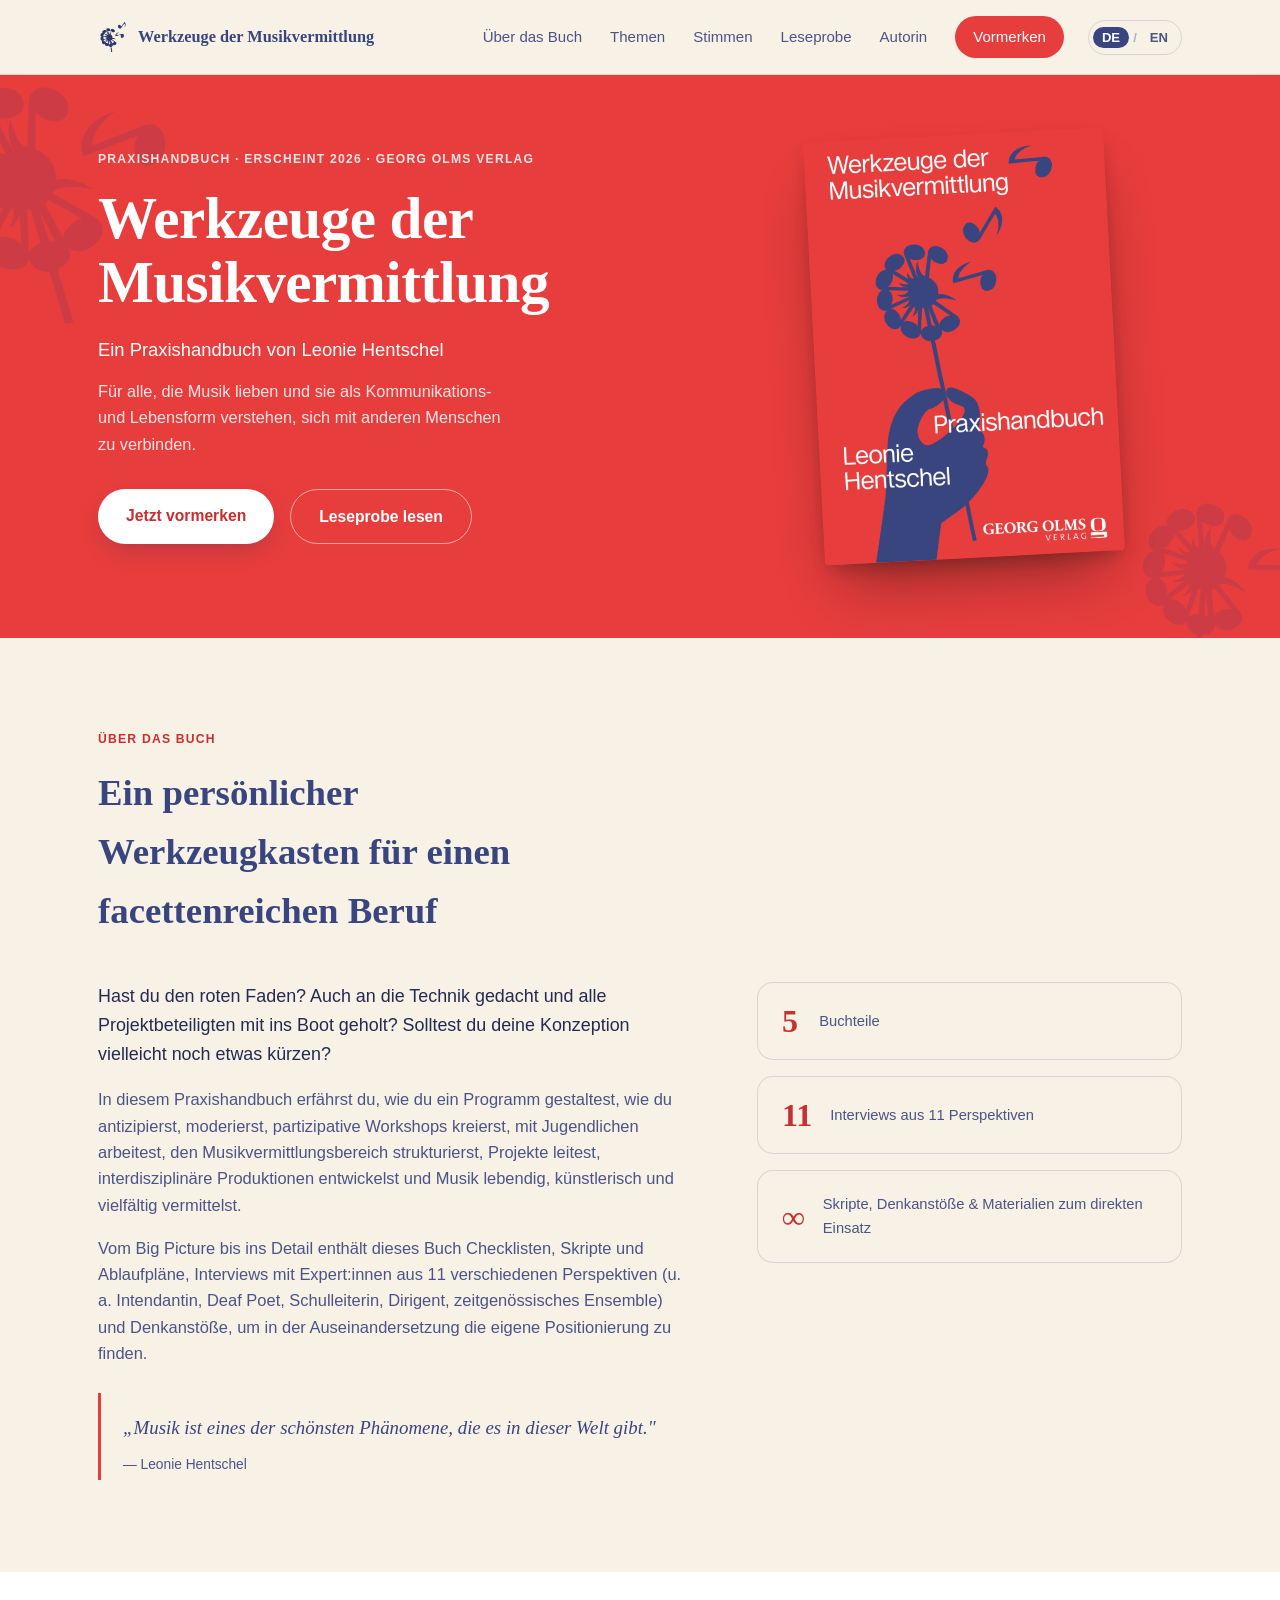
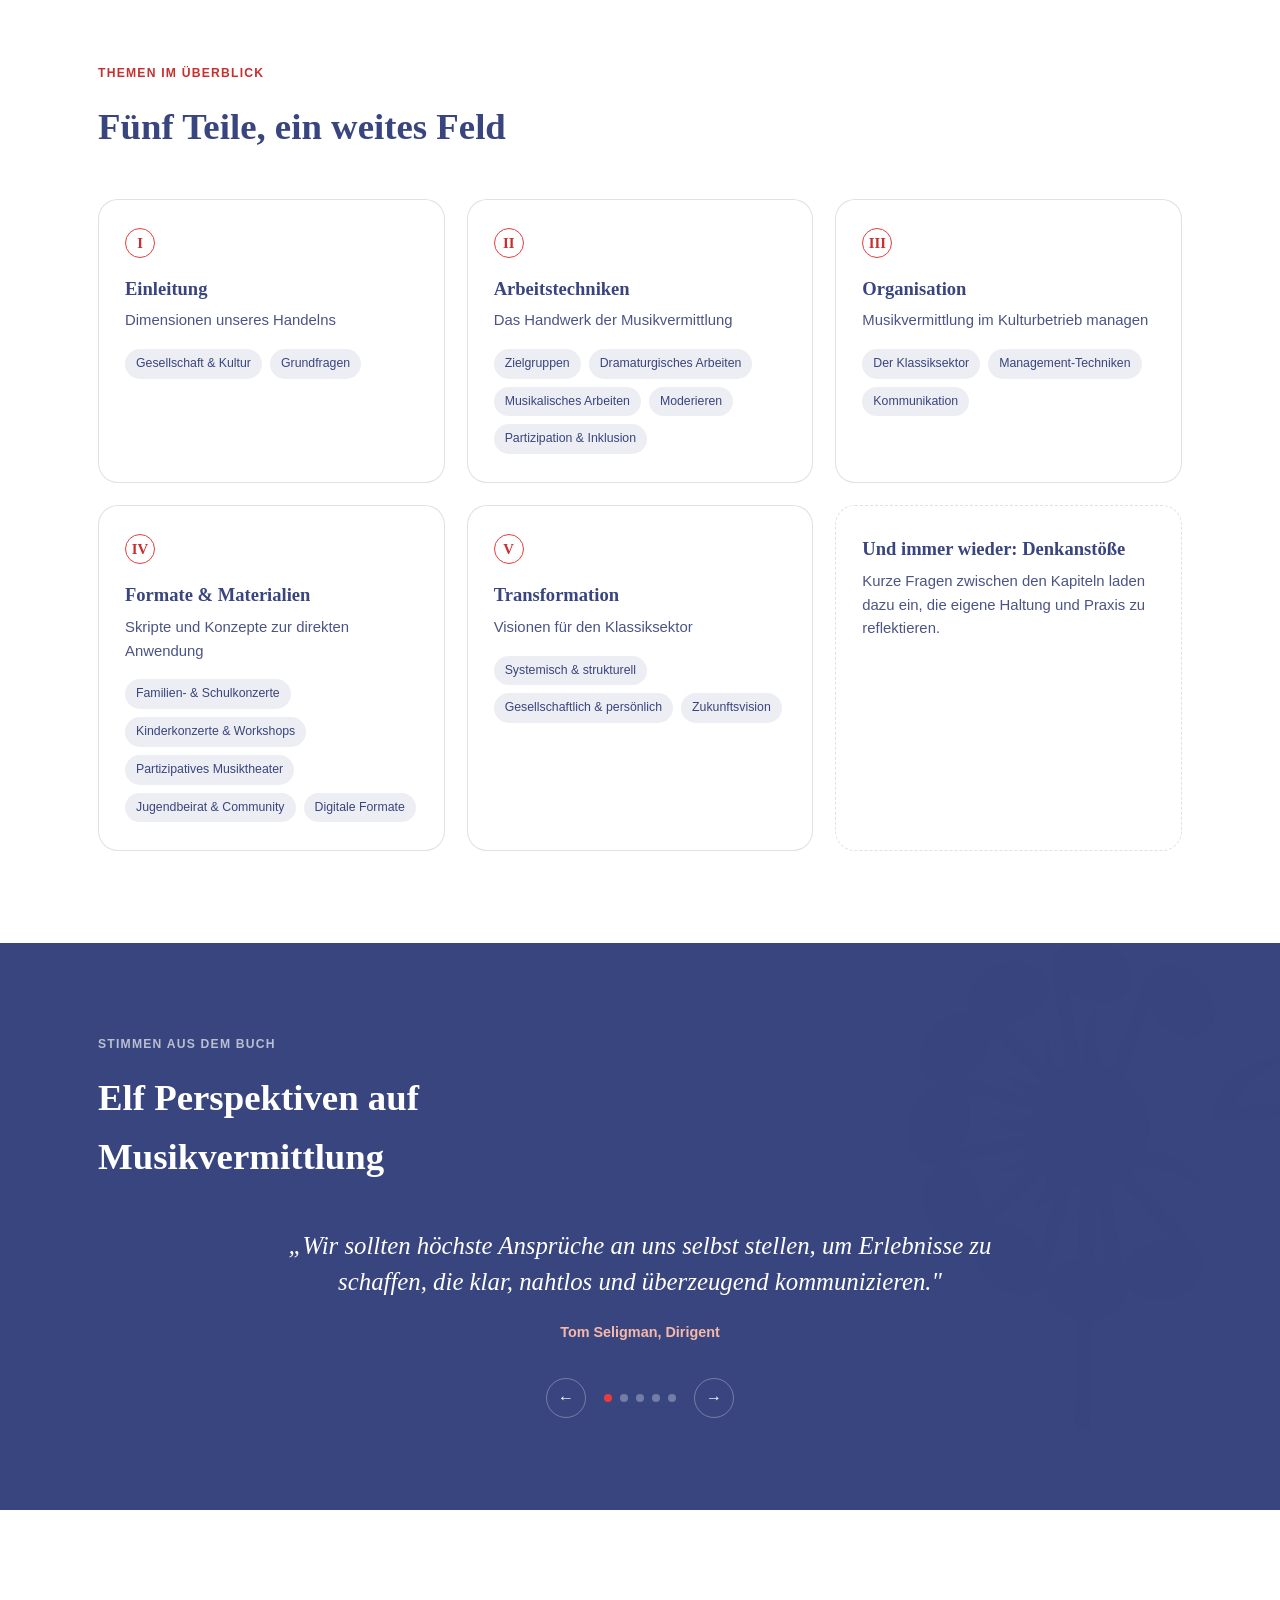
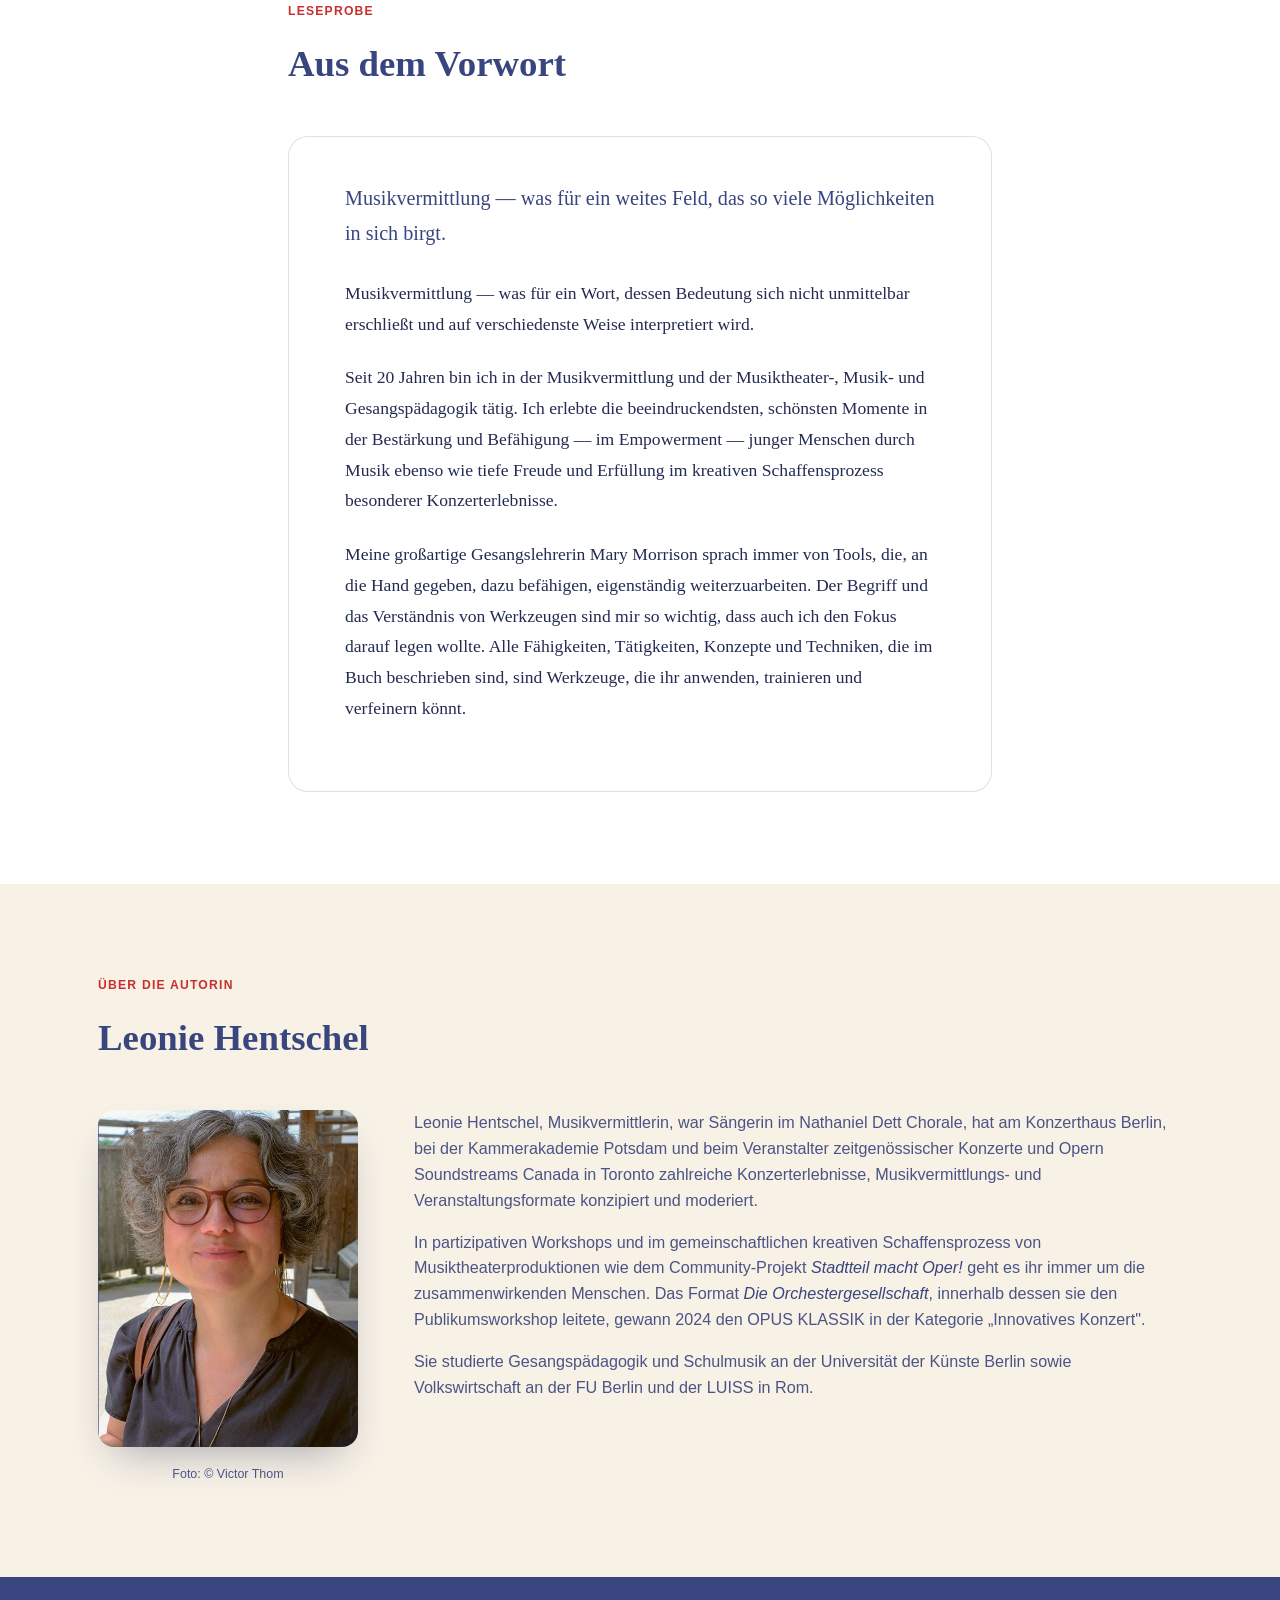
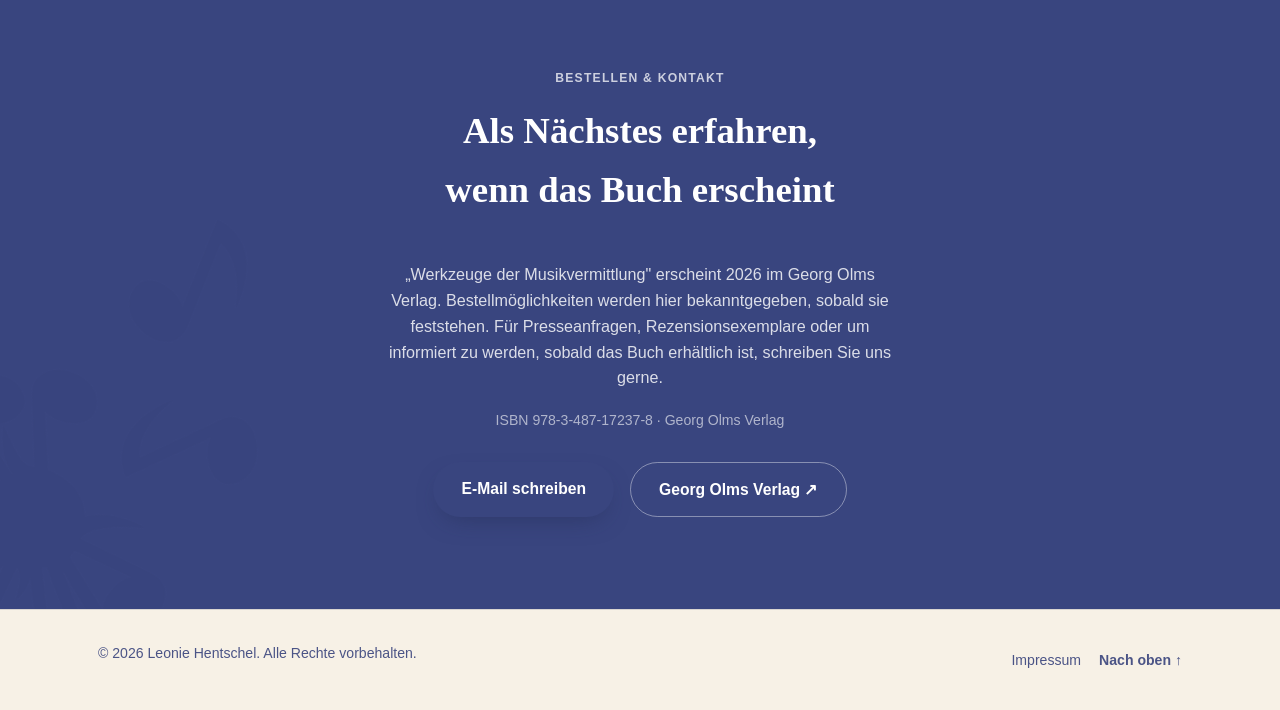
==== commit c6751129: "updating initial version with updated files" ====
--- a/index.html
+++ b/index.html
@@ -4,31 +4,17 @@
 <meta charset="UTF-8">
 <meta name="viewport" content="width=device-width, initial-scale=1.0">
 <title>Werkzeuge der Musikvermittlung — Praxishandbuch von Leonie Hentschel</title>
-<meta name="description" content="Werkzeuge der Musikvermittlung: Praxishandbuch von Leonie Hentschel für Musikvermittler:innen, Musiker:innen, Dirigent:innen und Kulturmanager:innen.">
-<link rel="preconnect" href="https://fonts.googleapis.com">
-<link rel="preconnect" href="https://fonts.gstatic.com" crossorigin>
-<link href="https://fonts.googleapis.com/css2?family=Fraunces:ital,opsz,wght@0,9..144,400;0,9..144,500;0,9..144,600;1,9..144,500&family=Inter:wght@400;500;600;700&display=swap" rel="stylesheet">
+<meta name="description" content="Werkzeuge der Musikvermittlung: Ein Praxishandbuch von Leonie Hentschel, erscheint 2026 im Georg Olms Verlag.">
 <link rel="stylesheet" href="css/style.css">
-<link rel="icon" href="data:,">
+<link rel="icon" href="assets/img/motif-dandelion.png">
 </head>
 <body>
-
-<div class="noise-overlay" aria-hidden="true"></div>
 
 <header class="site-header" id="top">
   <div class="wrap header-inner">
     <a class="brand" href="#top">
-      <span class="brand-mark" aria-hidden="true">
-        <svg viewBox="0 0 40 40" width="34" height="34">
-          <path d="M6 26 Q 12 10, 18 22 T 34 14" fill="none" stroke="currentColor" stroke-width="2.4" stroke-linecap="round"/>
-          <circle cx="34" cy="14" r="3" fill="currentColor"/>
-          <circle cx="6" cy="26" r="3" fill="currentColor"/>
-        </svg>
-      </span>
-      <span class="brand-text">
-        <span class="lang-de">Werkzeuge der Musikvermittlung</span>
-        <span class="lang-en">Werkzeuge der Musikvermittlung</span>
-      </span>
+      <img class="brand-mark" src="assets/img/motif-dandelion.png" alt="" aria-hidden="true">
+      <span class="brand-text">Werkzeuge der Musikvermittlung</span>
     </a>
 
     <nav class="main-nav" id="main-nav">
@@ -56,19 +42,14 @@
 
   <!-- HERO -->
   <section class="hero">
-    <div class="hero-lines" aria-hidden="true">
-      <svg viewBox="0 0 1200 600" preserveAspectRatio="none">
-        <path class="wave w1" d="M0,300 C150,220 300,380 450,300 C600,220 750,380 900,300 C1050,220 1200,380 1350,300" />
-        <path class="wave w2" d="M0,360 C150,300 300,420 450,360 C600,300 750,420 900,360 C1050,300 1200,420 1350,360" />
-        <path class="wave w3" d="M0,240 C150,180 300,300 450,240 C600,180 750,300 900,240 C1050,180 1200,300 1350,240" />
-      </svg>
-    </div>
+    <div class="hero-motif motif-a" aria-hidden="true"><img src="assets/img/motif-dandelion.png" alt=""></div>
+    <div class="hero-motif motif-b" aria-hidden="true"><img src="assets/img/motif-dandelion.png" alt=""></div>
 
     <div class="wrap hero-inner">
       <div class="hero-copy reveal">
         <p class="eyebrow">
-          <span class="lang-de">Praxishandbuch · Erscheint 2026</span>
-          <span class="lang-en">Practical handbook · Publishing 2026</span>
+          <span class="lang-de">Praxishandbuch · Erscheint 2026 · Georg Olms Verlag</span>
+          <span class="lang-en">Practical handbook · Publishing 2026 · Georg Olms Verlag</span>
         </p>
         <h1>Werkzeuge der<br>Musikvermittlung</h1>
         <p class="hero-subtitle">
@@ -91,18 +72,8 @@
         </div>
       </div>
 
-      <div class="hero-cover reveal" aria-hidden="true">
-        <div class="book-mock">
-          <div class="book-spine"></div>
-          <div class="book-face">
-            <span class="book-eyebrow">Praxishandbuch</span>
-            <span class="book-title">Werkzeuge der<br>Musikvermittlung</span>
-            <span class="book-author">Leonie Hentschel</span>
-            <svg class="book-deco" viewBox="0 0 200 40" preserveAspectRatio="none">
-              <path d="M0,20 Q25,5 50,20 T100,20 T150,20 T200,20" fill="none" stroke="currentColor" stroke-width="1.5"/>
-            </svg>
-          </div>
-        </div>
+      <div class="hero-cover reveal">
+        <img class="cover-image" src="assets/img/front-cover.jpg" alt="Buchcover: Werkzeuge der Musikvermittlung, Praxishandbuch von Leonie Hentschel, Georg Olms Verlag">
       </div>
     </div>
   </section>
@@ -118,13 +89,17 @@
 
       <div class="about-grid">
         <div class="about-text reveal">
-          <p>
-            <span class="lang-de">Seit 20 Jahren ist Leonie Hentschel als Musikvermittlerin, Dramaturgin und Sängerin tätig — am Konzerthaus Berlin, bei der Kammerakademie Potsdam und beim Veranstalter Soundstreams Canada in Toronto. „Werkzeuge der Musikvermittlung" ist ihr persönlicher Blick auf diesen so facettenreichen Beruf: eine Sammlung von Haltungen, Methoden, Skripten und Materialien, die unmittelbar in die eigene Praxis übernommen werden können.</span>
-            <span class="lang-en">For twenty years, Leonie Hentschel has worked as a music mediator, dramaturg, and singer — at Konzerthaus Berlin, with Kammerakademie Potsdam, and with presenter Soundstreams Canada in Toronto. "Werkzeuge der Musikvermittlung" (Tools of Music Outreach) is her personal take on this many-sided profession: a collection of attitudes, methods, scripts, and materials that can be put to direct use in your own practice.</span>
-          </p>
-          <p>
-            <span class="lang-de">Das Buch erhebt nicht den Anspruch, vollständig oder wissenschaftlich zu sein. Es will exemplarisch Anregungen geben, zum Nachdenken und Weiterentwickeln motivieren — abgerundet durch Interviews mit geschätzten Kolleg:innen aus Orchestern, Schulen und der freien Szene.</span>
-            <span class="lang-en">The book doesn't claim to be complete or scholarly. It offers examples and prompts, encourages reflection and growth — rounded out by interviews with respected colleagues from orchestras, schools, and the independent scene.</span>
+          <p class="lead">
+            <span class="lang-de">Hast du den roten Faden? Auch an die Technik gedacht und alle Projektbeteiligten mit ins Boot geholt? Solltest du deine Konzeption vielleicht noch etwas kürzen?</span>
+            <span class="lang-en">Do you have the thread running through it? Have you thought about the technical side, and brought everyone involved on board? Should you maybe trim your concept a little more?</span>
+          </p>
+          <p>
+            <span class="lang-de">In diesem Praxishandbuch erfährst du, wie du ein Programm gestaltest, wie du antizipierst, moderierst, partizipative Workshops kreierst, mit Jugendlichen arbeitest, den Musikvermittlungsbereich strukturierst, Projekte leitest, interdisziplinäre Produktionen entwickelst und Musik lebendig, künstlerisch und vielfältig vermittelst.</span>
+            <span class="lang-en">This practical handbook shows you how to shape a programme, anticipate, host and present, create participatory workshops, work with young people, structure a music-outreach department, lead projects, develop interdisciplinary productions, and bring music to life in artistic, varied ways.</span>
+          </p>
+          <p>
+            <span class="lang-de">Vom Big Picture bis ins Detail enthält dieses Buch Checklisten, Skripte und Ablaufpläne, Interviews mit Expert:innen aus 11 verschiedenen Perspektiven (u. a. Intendantin, Deaf Poet, Schulleiterin, Dirigent, zeitgenössisches Ensemble) und Denkanstöße, um in der Auseinandersetzung die eigene Positionierung zu finden.</span>
+            <span class="lang-en">From the big picture down to the details, this book contains checklists, scripts, and running orders, interviews with experts from 11 different perspectives (among them an artistic director, a Deaf poet, a school principal, a conductor, and a contemporary ensemble), and prompts for reflection to help you find your own position.</span>
           </p>
           <blockquote class="pull-quote">
             <p>
@@ -141,12 +116,12 @@
             <span class="fact-label"><span class="lang-de">Buchteile</span><span class="lang-en">Parts</span></span>
           </div>
           <div class="fact-card">
-            <span class="fact-number">9</span>
-            <span class="fact-label"><span class="lang-de">Interviews mit Kolleg:innen</span><span class="lang-en">Interviews with colleagues</span></span>
+            <span class="fact-number">11</span>
+            <span class="fact-label"><span class="lang-de">Interviews aus 11 Perspektiven</span><span class="lang-en">Interviews from 11 perspectives</span></span>
           </div>
           <div class="fact-card">
             <span class="fact-number">∞</span>
-            <span class="fact-label"><span class="lang-de">Skripte, Denkanstöße & Materialien zum direkten Einsatz</span><span class="lang-en">Scripts, prompts & materials ready to use</span></span>
+            <span class="fact-label"><span class="lang-de">Skripte, Denkanstöße &amp; Materialien zum direkten Einsatz</span><span class="lang-en">Scripts, prompts &amp; materials ready to use</span></span>
           </div>
         </div>
       </div>
@@ -232,12 +207,13 @@
   </section>
 
   <!-- STIMMEN -->
-  <section class="section" id="stimmen">
+  <section class="section section-voices" id="stimmen">
+    <div class="hero-motif motif-c" aria-hidden="true"><img src="assets/img/motif-dandelion.png" alt=""></div>
     <div class="wrap">
       <p class="kicker reveal"><span class="lang-de">Stimmen aus dem Buch</span><span class="lang-en">Voices from the book</span></p>
       <h2 class="reveal">
-        <span class="lang-de">Neun Perspektiven auf Musikvermittlung</span>
-        <span class="lang-en">Nine perspectives on music outreach</span>
+        <span class="lang-de">Elf Perspektiven auf Musikvermittlung</span>
+        <span class="lang-en">Eleven perspectives on music outreach</span>
       </h2>
 
       <div class="quote-carousel reveal">
@@ -323,22 +299,23 @@
       <h2 class="reveal">Leonie Hentschel</h2>
 
       <div class="author-grid">
-        <div class="author-portrait reveal" aria-hidden="true">
-          <svg viewBox="0 0 200 200">
-            <circle cx="100" cy="100" r="98" fill="none" stroke="currentColor" stroke-width="1.5"/>
-            <path d="M60 140 Q100 60 140 140" fill="none" stroke="currentColor" stroke-width="1.5"/>
-            <circle cx="100" cy="80" r="28" fill="none" stroke="currentColor" stroke-width="1.5"/>
-          </svg>
+        <div class="author-portrait reveal">
+          <img src="assets/img/author-photo.jpg" alt="Portrait von Leonie Hentschel">
+          <span class="photo-credit">Foto: © Victor Thom</span>
         </div>
 
         <div class="author-text reveal">
           <p>
-            <span class="lang-de">Leonie Hentschel hat als Musikvermittlerin und Dramaturgin am Konzerthaus Berlin, bei der Kammerakademie Potsdam (KAP) und beim zeitgenössischen Konzert- und Opernveranstalter Soundstreams Canada in Toronto zahlreiche Musikvermittlungs- und Veranstaltungsformate konzipiert und moderiert. Sie entwickelte die Veranstaltungsreihe <em>Salon 21</em> in Toronto, interdisziplinäre Konzertproduktionen und partizipative Workshops am Konzerthaus Berlin, inszenierte das Community-Projekt <em>Stadtteil macht Oper!</em> und den <em>StadtteilopernFILM</em> für die Kammerakademie Potsdam sowie Musiktheaterproduktionen mit Jugendlichen.</span>
-            <span class="lang-en">As a music mediator and dramaturg, Leonie Hentschel has conceived and hosted numerous outreach and performance formats at Konzerthaus Berlin, with Kammerakademie Potsdam (KAP), and at contemporary concert and opera presenter Soundstreams Canada in Toronto. She developed the <em>Salon 21</em> series in Toronto, interdisciplinary concert productions and participatory workshops at Konzerthaus Berlin, staged the community project <em>Stadtteil macht Oper!</em> and the <em>StadtteilopernFILM</em> for Kammerakademie Potsdam, as well as music-theatre productions with young people.</span>
-          </p>
-          <p>
-            <span class="lang-de">Sie unterrichtet Gesang bei der Chorwerkstatt Schöneberg und wirkte als Sängerin in Konzert- und Opernproduktionen mit, u. a. in der Koerner Hall mit dem Nathaniel Dett Chorale. Leonie Hentschel studierte Gesangspädagogik und Schulmusik an der Universität der Künste Berlin sowie Volkswirtschaft an der FU Berlin und der LUISS in Rom. Das Format <em>Die Orchestergesellschaft</em>, innerhalb dessen sie den Publikumsworkshop leitete, gewann 2024 den OPUS KLASSIK in der Kategorie „Innovatives Konzert".</span>
-            <span class="lang-en">She teaches voice at the Chorwerkstatt Schöneberg and has performed as a singer in concert and opera productions, including at Koerner Hall with the Nathaniel Dett Chorale. Leonie Hentschel studied vocal pedagogy and school music at the Berlin University of the Arts, as well as economics at FU Berlin and LUISS in Rome. <em>Die Orchestergesellschaft</em>, whose audience workshop she led, won the 2024 OPUS KLASSIK award in the category "Innovative Concert."</span>
+            <span class="lang-de">Leonie Hentschel, Musikvermittlerin, war Sängerin im Nathaniel Dett Chorale, hat am Konzerthaus Berlin, bei der Kammerakademie Potsdam und beim Veranstalter zeitgenössischer Konzerte und Opern Soundstreams Canada in Toronto zahlreiche Konzerterlebnisse, Musikvermittlungs- und Veranstaltungsformate konzipiert und moderiert.</span>
+            <span class="lang-en">Leonie Hentschel, a music mediator, sang with the Nathaniel Dett Chorale and has conceived and hosted numerous concert experiences and outreach and event formats at Konzerthaus Berlin, with Kammerakademie Potsdam, and with contemporary concert and opera presenter Soundstreams Canada in Toronto.</span>
+          </p>
+          <p>
+            <span class="lang-de">In partizipativen Workshops und im gemeinschaftlichen kreativen Schaffensprozess von Musiktheaterproduktionen wie dem Community-Projekt <em>Stadtteil macht Oper!</em> geht es ihr immer um die zusammenwirkenden Menschen. Das Format <em>Die Orchestergesellschaft</em>, innerhalb dessen sie den Publikumsworkshop leitete, gewann 2024 den OPUS KLASSIK in der Kategorie „Innovatives Konzert".</span>
+            <span class="lang-en">In participatory workshops and in the collaborative creative process behind music-theatre productions such as the community project <em>Stadtteil macht Oper!</em>, she is always focused on the people working together. <em>Die Orchestergesellschaft</em>, whose audience workshop she led, won the 2024 OPUS KLASSIK award in the category "Innovative Concert."</span>
+          </p>
+          <p>
+            <span class="lang-de">Sie studierte Gesangspädagogik und Schulmusik an der Universität der Künste Berlin sowie Volkswirtschaft an der FU Berlin und der LUISS in Rom.</span>
+            <span class="lang-en">She studied vocal pedagogy and school music at the Berlin University of the Arts, as well as economics at FU Berlin and LUISS in Rome.</span>
           </p>
         </div>
       </div>
@@ -346,21 +323,28 @@
   </section>
 
   <!-- KONTAKT -->
-  <section class="section section-alt section-contact" id="kontakt">
+  <section class="section section-contact" id="kontakt">
+    <div class="hero-motif motif-d" aria-hidden="true"><img src="assets/img/motif-dandelion.png" alt=""></div>
     <div class="wrap wrap-narrow">
-      <p class="kicker reveal"><span class="lang-de">Bestellen &amp; Kontakt</span><span class="lang-en">Order &amp; contact</span></p>
+      <p class="kicker kicker-inverse reveal"><span class="lang-de">Bestellen &amp; Kontakt</span><span class="lang-en">Order &amp; contact</span></p>
       <h2 class="reveal">
         <span class="lang-de">Als Nächstes erfahren, wenn das Buch erscheint</span>
         <span class="lang-en">Be the first to know when the book is out</span>
       </h2>
       <p class="reveal contact-intro">
-        <span class="lang-de">„Werkzeuge der Musikvermittlung" erscheint 2026. Verlag, ISBN und Bestellmöglichkeiten werden hier bekanntgegeben, sobald sie feststehen. Für Presseanfragen, Rezensionsexemplare oder um informiert zu werden, sobald das Buch erhältlich ist, schreiben Sie uns gerne.</span>
-        <span class="lang-en">"Werkzeuge der Musikvermittlung" is publishing in 2026. Publisher, ISBN, and ordering details will be announced here once confirmed. For press inquiries, review copies, or to be notified once the book is available, feel free to write to us.</span>
+        <span class="lang-de">„Werkzeuge der Musikvermittlung" erscheint 2026 im Georg Olms Verlag. Bestellmöglichkeiten werden hier bekanntgegeben, sobald sie feststehen. Für Presseanfragen, Rezensionsexemplare oder um informiert zu werden, sobald das Buch erhältlich ist, schreiben Sie uns gerne.</span>
+        <span class="lang-en">"Werkzeuge der Musikvermittlung" is publishing in 2026 with Georg Olms Verlag. Ordering details will be announced here once confirmed. For press inquiries, review copies, or to be notified once the book is available, feel free to write to us.</span>
       </p>
-      <a class="btn btn-primary reveal" href="mailto:victor.thom@mailbox.org?subject=Werkzeuge%20der%20Musikvermittlung">
-        <span class="lang-de">E-Mail schreiben</span>
-        <span class="lang-en">Send an email</span>
-      </a>
+      <p class="isbn-line reveal">ISBN 978-3-487-17237-8 · Georg Olms Verlag</p>
+      <div class="contact-actions reveal">
+        <a class="btn btn-primary" href="mailto:victor.thom@mailbox.org?subject=Werkzeuge%20der%20Musikvermittlung">
+          <span class="lang-de">E-Mail schreiben</span>
+          <span class="lang-en">Send an email</span>
+        </a>
+        <a class="btn btn-ghost btn-ghost-inverse" href="https://www.olms.de" target="_blank" rel="noopener">
+          Georg Olms Verlag ↗
+        </a>
+      </div>
     </div>
   </section>
 
@@ -369,9 +353,12 @@
 <footer class="site-footer">
   <div class="wrap footer-inner">
     <p>© 2026 Leonie Hentschel. <span class="lang-de">Alle Rechte vorbehalten.</span><span class="lang-en">All rights reserved.</span></p>
-    <a href="#top" class="back-to-top">
-      <span class="lang-de">Nach oben</span><span class="lang-en">Back to top</span> ↑
-    </a>
+    <div class="footer-links">
+      <a href="impressum.html">Impressum</a>
+      <a href="#top" class="back-to-top">
+        <span class="lang-de">Nach oben</span><span class="lang-en">Back to top</span> ↑
+      </a>
+    </div>
   </div>
 </footer>
 
--- a/css/style.css
+++ b/css/style.css
@@ -1,15 +1,17 @@
-/* ============ Design tokens ============ */
+/* ============ Design tokens (from the actual book cover) ============ */
 :root{
   --cream: #F7F1E6;
-  --cream-soft: #FCF9F3;
-  --ink: #2A2521;
-  --ink-soft: #5B534B;
-  --terracotta: #C1543C;
-  --terracotta-dark: #A3402C;
-  --copper: #A9642F;
-  --line: rgba(42,37,33,0.12);
-  --serif: "Fraunces", Georgia, serif;
-  --sans: "Inter", system-ui, -apple-system, sans-serif;
+  --cream-soft: #FFFFFF;
+  --ink: #232B52;        /* deep navy, body text */
+  --ink-soft: #4B5486;    /* secondary navy, contrast 6.4:1 on cream */
+  --navy: #39457F;        /* brand navy, matches cover illustration + back cover */
+  --navy-deep: #232B52;
+  --coral: #E73D3D;       /* brand coral, matches front cover background */
+  --coral-deep: #C82F2F;  /* buttons / text-safe coral */
+  --line: rgba(35,43,82,0.14);
+  /* System font stacks only — no webfonts, no third-party font hosting (incl. no Google Fonts) */
+  --serif: ui-serif, Georgia, Cambria, "Times New Roman", Times, serif;
+  --sans: -apple-system, BlinkMacSystemFont, "Segoe UI", Roboto, Helvetica, Arial, sans-serif;
   --container: 1140px;
 }
 
@@ -25,11 +27,12 @@
   -webkit-font-smoothing:antialiased;
 }
 
-h1,h2,h3{ font-family:var(--serif); font-weight:600; margin:0; color:var(--ink); }
+h1,h2,h3{ font-family:var(--serif); font-weight:600; margin:0; color:var(--navy); }
 p{ margin:0 0 1em; }
 p:last-child{ margin-bottom:0; }
 a{ color:inherit; }
 ul{ margin:0; padding:0; list-style:none; }
+em{ font-style:italic; color:var(--navy); }
 
 .wrap{ max-width:var(--container); margin:0 auto; padding:0 28px; }
 .wrap-narrow{ max-width:760px; }
@@ -38,18 +41,10 @@
 html[data-lang="de"] .lang-en{ display:none; }
 html[data-lang="en"] .lang-de{ display:none; }
 
-/* ============ Noise / texture overlay ============ */
-.noise-overlay{
-  position:fixed; inset:0; pointer-events:none; z-index:9999;
-  opacity:0.035; mix-blend-mode:multiply;
-  background-image: radial-gradient(circle, var(--ink) 1px, transparent 1px);
-  background-size: 3px 3px;
-}
-
 /* ============ Header ============ */
 .site-header{
   position:sticky; top:0; z-index:100;
-  background:rgba(247,241,230,0.86);
+  background:rgba(247,241,230,0.9);
   backdrop-filter: blur(10px);
   border-bottom:1px solid var(--line);
 }
@@ -59,12 +54,12 @@
 }
 .brand{
   display:flex; align-items:center; gap:10px;
-  text-decoration:none; color:var(--ink);
-  font-family:var(--serif); font-weight:600; font-size:1.05rem;
+  text-decoration:none; color:var(--navy);
+  font-family:var(--serif); font-weight:600; font-size:1.02rem;
   margin-right:auto;
   white-space:nowrap;
 }
-.brand-mark{ color:var(--terracotta); display:flex; flex-shrink:0; }
+.brand-mark{ width:30px; height:30px; object-fit:contain; flex-shrink:0; }
 .brand-text{ display:none; }
 @media (min-width:900px){ .brand-text{ display:inline; } }
 
@@ -76,13 +71,13 @@
   font-weight:500;
 }
 .main-nav a{ text-decoration:none; color:var(--ink-soft); transition:color .2s; position:relative; }
-.main-nav a:hover{ color:var(--ink); }
-.main-nav a.active{ color:var(--terracotta-dark); }
+.main-nav a:hover{ color:var(--navy); }
+.main-nav a.active{ color:var(--coral-deep); }
 .nav-cta{
-  background:var(--terracotta); color:var(--cream-soft) !important;
+  background:var(--coral); color:#fff !important;
   padding:9px 18px; border-radius:100px;
 }
-.nav-cta:hover{ background:var(--terracotta-dark); color:var(--cream-soft) !important; }
+.nav-cta:hover{ background:var(--coral-deep); color:#fff !important; }
 
 @media (min-width:960px){ .main-nav{ display:flex; } }
 
@@ -96,14 +91,14 @@
 .lang-sep{ opacity:0.4; }
 html[data-lang="de"] .lang-toggle .lang-opt[data-set="de"],
 html[data-lang="en"] .lang-toggle .lang-opt[data-set="en"]{
-  background:var(--ink); color:var(--cream-soft);
+  background:var(--navy); color:#fff;
 }
 
 .nav-burger{
   display:flex; flex-direction:column; justify-content:center; gap:4px;
   width:34px; height:34px; background:none; border:none; cursor:pointer; flex-shrink:0;
 }
-.nav-burger span{ width:100%; height:2px; background:var(--ink); border-radius:2px; }
+.nav-burger span{ width:100%; height:2px; background:var(--navy); border-radius:2px; }
 @media (min-width:960px){ .nav-burger{ display:none; } }
 
 .main-nav.open{
@@ -113,213 +108,216 @@
   border-bottom:1px solid var(--line);
 }
 
+/* ============ Decorative motif (dandelion + notes, from the cover) ============ */
+.hero-motif{ position:absolute; pointer-events:none; z-index:0; }
+.hero-motif img{ width:100%; height:auto; display:block; }
+
 /* ============ Hero ============ */
 .hero{
   position:relative;
-  padding:64px 0 90px;
+  background:var(--coral);
+  padding:60px 0 80px;
   overflow:hidden;
 }
-.hero-lines{
-  position:absolute; inset:0; z-index:0; opacity:0.5;
-}
-.hero-lines svg{ width:100%; height:100%; }
-.wave{ fill:none; stroke-width:1.4; }
-.w1{ stroke:var(--terracotta); opacity:0.35; }
-.w2{ stroke:var(--copper); opacity:0.25; }
-.w3{ stroke:var(--ink); opacity:0.12; }
+.hero .motif-a{ width:260px; top:-60px; left:-70px; opacity:0.14; transform:rotate(-8deg); }
+.hero .motif-b{ width:180px; bottom:-40px; right:-40px; opacity:0.14; transform:rotate(14deg); }
 
 .hero-inner{
   position:relative; z-index:1;
-  display:grid; gap:48px;
+  display:grid; gap:44px;
   align-items:center;
 }
 @media (min-width:900px){
-  .hero-inner{ grid-template-columns:1.15fr 0.85fr; gap:60px; }
+  .hero-inner{ grid-template-columns:1.15fr 0.85fr; gap:56px; }
 }
 
 .eyebrow{
-  text-transform:uppercase; letter-spacing:0.12em; font-size:0.78rem;
-  font-weight:600; color:var(--terracotta-dark); margin-bottom:18px;
+  text-transform:uppercase; letter-spacing:0.1em; font-size:0.76rem;
+  font-weight:600; color:rgba(255,255,255,0.86); margin-bottom:18px;
 }
 .hero h1{
-  font-size:clamp(2.4rem, 6vw, 4rem);
-  line-height:1.06; letter-spacing:-0.01em;
-  margin-bottom:22px;
-}
-.hero-subtitle{ font-size:1.2rem; font-weight:500; color:var(--ink); margin-bottom:14px; }
-.hero-tagline{ font-size:1.05rem; color:var(--ink-soft); max-width:46ch; margin-bottom:34px; }
+  font-size:clamp(2.3rem, 5.6vw, 3.7rem);
+  line-height:1.08; letter-spacing:-0.01em;
+  margin-bottom:20px; color:#fff;
+}
+.hero-subtitle{ font-size:1.15rem; font-weight:500; color:#fff; margin-bottom:14px; }
+.hero-tagline{ font-size:1.02rem; color:rgba(255,255,255,0.86); max-width:46ch; margin-bottom:32px; }
 .hero-actions{ display:flex; gap:16px; flex-wrap:wrap; }
 
 .btn{
   display:inline-block; text-decoration:none; font-weight:600; font-size:0.98rem;
-  padding:14px 28px; border-radius:100px; transition:transform .18s ease, background .18s, box-shadow .18s;
-}
-.btn-primary{ background:var(--terracotta); color:var(--cream-soft); box-shadow:0 8px 20px -8px rgba(193,84,60,0.6); }
-.btn-primary:hover{ background:var(--terracotta-dark); transform:translateY(-2px); }
+  padding:14px 28px; border-radius:100px; transition:transform .18s ease, background .18s, box-shadow .18s, border-color .18s;
+}
+.btn-primary{ background:var(--navy); color:#fff; box-shadow:0 10px 24px -10px rgba(35,43,82,0.55); }
+.btn-primary:hover{ background:var(--navy-deep); transform:translateY(-2px); }
+.hero .btn-primary{ background:#fff; color:var(--coral-deep); box-shadow:0 10px 24px -10px rgba(35,43,82,0.35); }
+.hero .btn-primary:hover{ background:var(--cream); }
 .btn-ghost{ background:transparent; color:var(--ink); border:1.5px solid var(--line); }
-.btn-ghost:hover{ border-color:var(--ink); transform:translateY(-2px); }
-
-/* Book mock */
+.btn-ghost:hover{ border-color:var(--navy); }
+.hero .btn-ghost{ color:#fff; border-color:rgba(255,255,255,0.55); }
+.hero .btn-ghost:hover{ border-color:#fff; }
+
+/* Real cover image */
 .hero-cover{ display:flex; justify-content:center; }
-.book-mock{
-  position:relative; width:260px; height:370px;
-  filter:drop-shadow(0 30px 40px rgba(42,37,33,0.25));
-  transform:rotate(-2deg);
+.cover-image{
+  width:min(300px, 78vw);
+  border-radius:4px;
+  box-shadow:0 34px 60px -20px rgba(20,15,10,0.45), 0 8px 18px -6px rgba(20,15,10,0.3);
+  transform:rotate(-3deg);
   transition:transform .4s ease;
 }
-.book-mock:hover{ transform:rotate(0deg) translateY(-4px); }
-.book-spine{
-  position:absolute; left:-10px; top:6px; bottom:6px; width:12px;
-  background:linear-gradient(180deg, var(--terracotta-dark), var(--copper));
-  border-radius:3px 0 0 3px;
-}
-.book-face{
-  position:relative; width:100%; height:100%;
-  background:linear-gradient(160deg, var(--terracotta) 0%, var(--terracotta-dark) 100%);
-  border-radius:4px;
-  color:var(--cream-soft);
-  display:flex; flex-direction:column; justify-content:space-between;
-  padding:32px 26px;
-}
-.book-eyebrow{
-  font-size:0.72rem; text-transform:uppercase; letter-spacing:0.14em; font-weight:600; opacity:0.85;
-}
-.book-title{
-  font-family:var(--serif); font-size:1.65rem; line-height:1.18; font-weight:600;
-  display:block; margin-top:14px;
-}
-.book-author{ font-size:0.95rem; font-weight:500; opacity:0.9; }
-.book-deco{ width:100%; height:24px; color:rgba(252,249,243,0.5); margin-top:10px; }
+.cover-image:hover{ transform:rotate(0deg) translateY(-4px); }
 
 /* ============ Sections ============ */
-.section{ padding:96px 0; }
+.section{ padding:92px 0; position:relative; }
 .section-alt{ background:var(--cream-soft); }
 .kicker{
-  text-transform:uppercase; letter-spacing:0.12em; font-size:0.78rem;
-  font-weight:600; color:var(--terracotta-dark); margin-bottom:14px;
-}
-.section h2{ font-size:clamp(1.7rem, 3.4vw, 2.4rem); max-width:24ch; margin-bottom:44px; }
+  text-transform:uppercase; letter-spacing:0.1em; font-size:0.76rem;
+  font-weight:600; color:var(--coral-deep); margin-bottom:14px;
+}
+.kicker-inverse{ color:rgba(255,255,255,0.75); }
+.section h2{ font-size:clamp(1.65rem, 3.2vw, 2.3rem); max-width:24ch; margin-bottom:42px; position:relative; z-index:1; }
 
 /* About */
-.about-grid{ display:grid; gap:48px; }
+.about-grid{ display:grid; gap:46px; position:relative; z-index:1; }
 @media (min-width:880px){ .about-grid{ grid-template-columns:1.4fr 1fr; gap:64px; } }
-.about-text p{ color:var(--ink-soft); font-size:1.04rem; }
+.about-text p{ color:var(--ink-soft); font-size:1.03rem; }
+.about-text .lead{ color:var(--ink); font-weight:500; font-size:1.12rem; }
 .pull-quote{
-  margin:28px 0 0; padding:22px 0 4px 24px;
-  border-left:3px solid var(--terracotta);
-}
-.pull-quote p{ font-family:var(--serif); font-style:italic; font-size:1.2rem; color:var(--ink); margin-bottom:8px; }
-.pull-quote cite{ font-size:0.88rem; color:var(--ink-soft); font-style:normal; }
-
-.about-facts{ display:flex; flex-direction:column; gap:18px; }
+  margin:26px 0 0; padding:20px 0 4px 22px;
+  border-left:3px solid var(--coral);
+}
+.pull-quote p{ font-family:var(--serif); font-style:italic; font-size:1.18rem; color:var(--navy); margin-bottom:8px; }
+.pull-quote cite{ font-size:0.86rem; color:var(--ink-soft); font-style:normal; }
+
+.about-facts{ display:flex; flex-direction:column; gap:16px; }
 .fact-card{
   background:var(--cream); border:1px solid var(--line); border-radius:16px;
-  padding:24px 26px; display:flex; align-items:center; gap:18px;
-}
-.section-alt .fact-card{ background:var(--cream-soft); }
+  padding:22px 24px; display:flex; align-items:center; gap:18px;
+}
+.section-alt .fact-card{ background:var(--cream-soft); box-shadow:0 1px 0 var(--line) inset; }
 .fact-number{
-  font-family:var(--serif); font-size:2.1rem; color:var(--terracotta); font-weight:600; line-height:1;
-  flex-shrink:0;
-}
-.fact-label{ font-size:0.94rem; color:var(--ink-soft); }
+  font-family:var(--serif); font-size:2rem; color:var(--coral-deep); font-weight:600; line-height:1;
+  flex-shrink:0; min-width:1.2ch;
+}
+.fact-label{ font-size:0.92rem; color:var(--ink-soft); }
 
 /* Chapter grid */
-.chapter-grid{ display:grid; gap:22px; grid-template-columns:1fr; }
+.chapter-grid{ display:grid; gap:22px; grid-template-columns:1fr; position:relative; z-index:1; }
 @media (min-width:700px){ .chapter-grid{ grid-template-columns:repeat(2,1fr); } }
 @media (min-width:1080px){ .chapter-grid{ grid-template-columns:repeat(3,1fr); } }
 
 .chapter-card{
   background:var(--cream-soft); border:1px solid var(--line); border-radius:20px;
-  padding:30px 28px; transition:transform .25s ease, box-shadow .25s ease, border-color .25s;
-}
-.section-alt .chapter-card{ background:var(--cream); }
+  padding:28px 26px; transition:transform .25s ease, box-shadow .25s ease, border-color .25s;
+}
 .chapter-card:hover{
   transform:translateY(-6px);
-  box-shadow:0 22px 40px -20px rgba(42,37,33,0.25);
-  border-color:var(--terracotta);
+  box-shadow:0 22px 40px -20px rgba(35,43,82,0.25);
+  border-color:var(--coral);
 }
 .chapter-index{
-  display:inline-block; font-family:var(--serif); font-size:0.95rem; font-weight:600;
-  color:var(--terracotta-dark); border:1px solid var(--terracotta); border-radius:100px;
+  display:inline-block; font-family:var(--serif); font-size:0.92rem; font-weight:600;
+  color:var(--coral-deep); border:1px solid var(--coral); border-radius:100px;
   width:30px; height:30px; text-align:center; line-height:28px; margin-bottom:16px;
 }
-.chapter-card h3{ font-size:1.2rem; margin-bottom:6px; }
-.chapter-card > p{ color:var(--ink-soft); font-size:0.94rem; margin-bottom:16px; }
+.chapter-card h3{ font-size:1.16rem; margin-bottom:6px; }
+.chapter-card > p{ color:var(--ink-soft); font-size:0.93rem; margin-bottom:16px; }
 .chapter-tags{ display:flex; flex-wrap:wrap; gap:8px; }
 .chapter-tags li{
-  font-size:0.78rem; font-weight:500; color:var(--ink-soft);
-  background:rgba(169,100,47,0.1); padding:5px 11px; border-radius:100px;
+  font-size:0.77rem; font-weight:500; color:var(--navy);
+  background:rgba(57,69,127,0.09); padding:5px 11px; border-radius:100px;
 }
 .chapter-card-note{ background:transparent; border:1.5px dashed var(--line); }
-.chapter-card-note:hover{ transform:none; box-shadow:none; border-color:var(--terracotta); }
-
-/* Quotes carousel */
-.quote-carousel{ position:relative; max-width:760px; margin:0 auto; }
-.quote-track{
-  overflow:hidden; position:relative;
-}
-.quote-slide{
-  display:none;
-  margin:0; padding:0;
-  text-align:center;
-  animation:fadein .5s ease;
-}
-.quote-slide.active{ display:block; }
+.chapter-card-note:hover{ transform:none; box-shadow:none; border-color:var(--coral); }
+
+/* Quotes section */
+.section-voices{ background:var(--navy); overflow:hidden; }
+.section-voices .kicker{ color:rgba(255,255,255,0.65); }
+.section-voices h2{ color:#fff; }
+.section-voices .motif-c{ width:520px; top:-120px; right:-140px; opacity:0.1; transform:rotate(10deg); }
+
+.quote-carousel{ position:relative; max-width:760px; margin:0 auto; z-index:1; }
+.quote-track{ overflow:hidden; position:relative; }
+.quote-slide{ display:none; margin:0; padding:0; text-align:center; }
+.quote-slide.active{ display:block; animation:fadein .5s ease; }
 @keyframes fadein{ from{opacity:0; transform:translateY(8px);} to{opacity:1; transform:translateY(0);} }
 .quote-slide blockquote{ margin:0 0 22px; }
 .quote-slide p{
-  font-family:var(--serif); font-size:clamp(1.25rem,2.6vw,1.6rem); font-style:italic;
-  line-height:1.4; color:var(--ink); margin:0;
-}
-.quote-slide figcaption{ font-size:0.92rem; color:var(--terracotta-dark); font-weight:600; }
-
-.quote-controls{ display:flex; align-items:center; justify-content:center; gap:18px; margin-top:36px; }
+  font-family:var(--serif); font-size:clamp(1.2rem,2.5vw,1.55rem); font-style:italic;
+  line-height:1.42; color:#fff; margin:0;
+}
+.quote-slide figcaption{ font-size:0.9rem; color:#F6B8A9; font-weight:600; }
+
+.quote-controls{ display:flex; align-items:center; justify-content:center; gap:18px; margin-top:34px; }
 .quote-btn{
-  width:40px; height:40px; border-radius:50%; border:1px solid var(--line);
-  background:var(--cream-soft); cursor:pointer; font-size:1rem; color:var(--ink);
+  width:40px; height:40px; border-radius:50%; border:1px solid rgba(255,255,255,0.3);
+  background:transparent; cursor:pointer; font-size:1rem; color:#fff;
   transition:background .2s, border-color .2s;
 }
-.quote-btn:hover{ background:var(--terracotta); color:var(--cream-soft); border-color:var(--terracotta); }
+.quote-btn:hover{ background:var(--coral); border-color:var(--coral); }
 .quote-dots{ display:flex; gap:8px; }
 .quote-dot{
-  width:8px; height:8px; border-radius:50%; background:var(--line); border:none; cursor:pointer; padding:0;
-}
-.quote-dot.active{ background:var(--terracotta); }
+  width:8px; height:8px; border-radius:50%; background:rgba(255,255,255,0.3); border:none; cursor:pointer; padding:0;
+}
+.quote-dot.active{ background:var(--coral); }
 
 /* Excerpt */
 .excerpt{
   background:var(--cream); border:1px solid var(--line); border-radius:20px;
   padding:44px clamp(24px,5vw,56px);
-  font-family:var(--serif); font-size:1.12rem; line-height:1.75; color:var(--ink);
+  font-family:var(--serif); font-size:1.1rem; line-height:1.75; color:var(--ink);
+  position:relative; z-index:1;
 }
 .section-alt .excerpt{ background:var(--cream-soft); }
 .excerpt p{ margin-bottom:1.3em; }
-.excerpt p:first-child{ font-size:1.28rem; }
+.excerpt p:first-child{ font-size:1.26rem; color:var(--navy); }
 
 /* Author */
-.author-grid{ display:grid; gap:40px; align-items:center; }
-@media (min-width:860px){ .author-grid{ grid-template-columns:220px 1fr; gap:56px; } }
-.author-portrait{
-  width:180px; height:180px; margin:0 auto; color:var(--terracotta);
-  background:var(--cream-soft); border-radius:50%; border:1px solid var(--line);
-  display:flex; align-items:center; justify-content:center; padding:26px;
-}
-.author-portrait svg{ width:100%; height:100%; }
-.author-text p{ color:var(--ink-soft); font-size:1.02rem; }
-.author-text em{ font-style:italic; color:var(--ink); }
+.author-grid{ display:grid; gap:40px; align-items:start; position:relative; z-index:1; }
+@media (min-width:860px){ .author-grid{ grid-template-columns:260px 1fr; gap:56px; } }
+.author-portrait{ text-align:center; }
+.author-portrait img{
+  width:100%; max-width:260px; border-radius:16px; object-fit:cover; aspect-ratio:478/620;
+  box-shadow:0 20px 40px -18px rgba(35,43,82,0.4);
+}
+.photo-credit{ display:block; margin-top:10px; font-size:0.78rem; color:var(--ink-soft); }
+.author-text p{ color:var(--ink-soft); font-size:1.01rem; }
 
 /* Contact */
-.section-contact{ text-align:center; }
-.section-contact h2{ margin-left:auto; margin-right:auto; }
-.contact-intro{ max-width:56ch; margin:0 auto 34px; color:var(--ink-soft); font-size:1.02rem; }
+.section-contact{ background:var(--navy); text-align:center; overflow:hidden; }
+.section-contact h2{ color:#fff; margin-left:auto; margin-right:auto; }
+.section-contact .motif-d{ width:420px; bottom:-140px; left:-120px; opacity:0.1; transform:rotate(-12deg); }
+.contact-intro{ max-width:56ch; margin:0 auto 18px; color:rgba(255,255,255,0.82); font-size:1.01rem; position:relative; z-index:1; }
+.isbn-line{ font-size:0.88rem; color:rgba(255,255,255,0.6); margin-bottom:30px; position:relative; z-index:1; }
+.contact-actions{ display:flex; gap:16px; justify-content:center; flex-wrap:wrap; position:relative; z-index:1; }
+.btn-ghost-inverse{ color:#fff; border-color:rgba(255,255,255,0.4); }
+.btn-ghost-inverse:hover{ border-color:#fff; }
 
 /* Footer */
-.site-footer{ border-top:1px solid var(--line); padding:32px 0; }
+.site-footer{ border-top:1px solid var(--line); padding:32px 0; background:var(--cream); }
 .footer-inner{
-  display:flex; flex-wrap:wrap; gap:12px; justify-content:space-between; align-items:center;
+  display:flex; flex-wrap:wrap; gap:18px; justify-content:space-between; align-items:center;
   font-size:0.88rem; color:var(--ink-soft);
 }
-.back-to-top{ text-decoration:none; font-weight:600; color:var(--ink); }
+.footer-links{ display:flex; gap:18px; align-items:center; flex-wrap:wrap; }
+.footer-links a{ text-decoration:none; color:var(--ink-soft); }
+.footer-links a:hover{ color:var(--navy); }
+.back-to-top{ text-decoration:none; font-weight:600; color:var(--navy); }
+
+/* ============ Legal page (Impressum) ============ */
+.legal-page{ padding:64px 0 100px; }
+.legal-h1{
+  font-size:clamp(1.9rem, 4vw, 2.6rem); margin-bottom:18px;
+}
+.legal-note{ color:var(--ink-soft); font-size:0.94rem; margin-bottom:44px; padding-bottom:28px; border-bottom:1px solid var(--line); }
+.legal-block{ margin-bottom:34px; }
+.legal-block h2{
+  font-family:var(--sans); font-size:0.82rem; text-transform:uppercase; letter-spacing:0.08em;
+  font-weight:700; color:var(--coral-deep); margin-bottom:10px;
+}
+.legal-block p{ color:var(--ink); font-size:1rem; line-height:1.7; }
+.legal-block a{ color:var(--navy); text-decoration:underline; }
 
 /* ============ Scroll reveal ============ */
 .reveal{
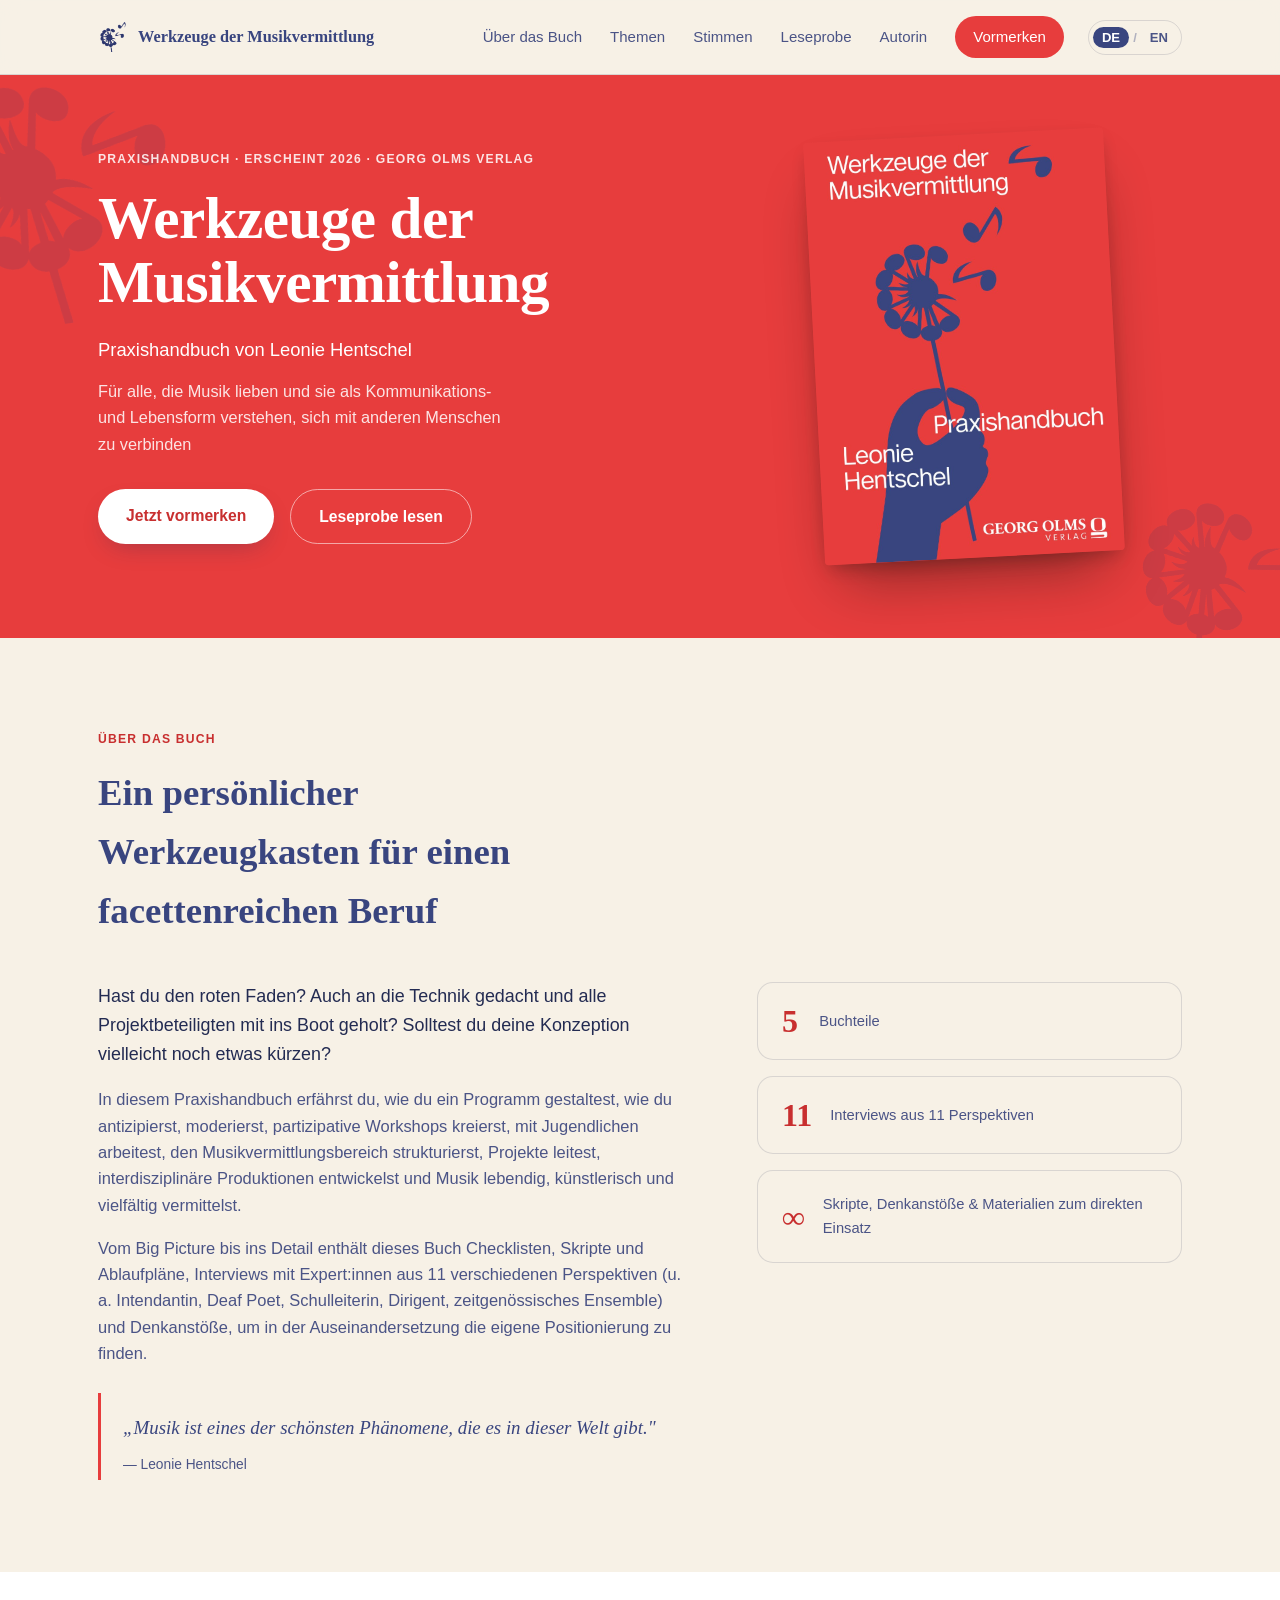
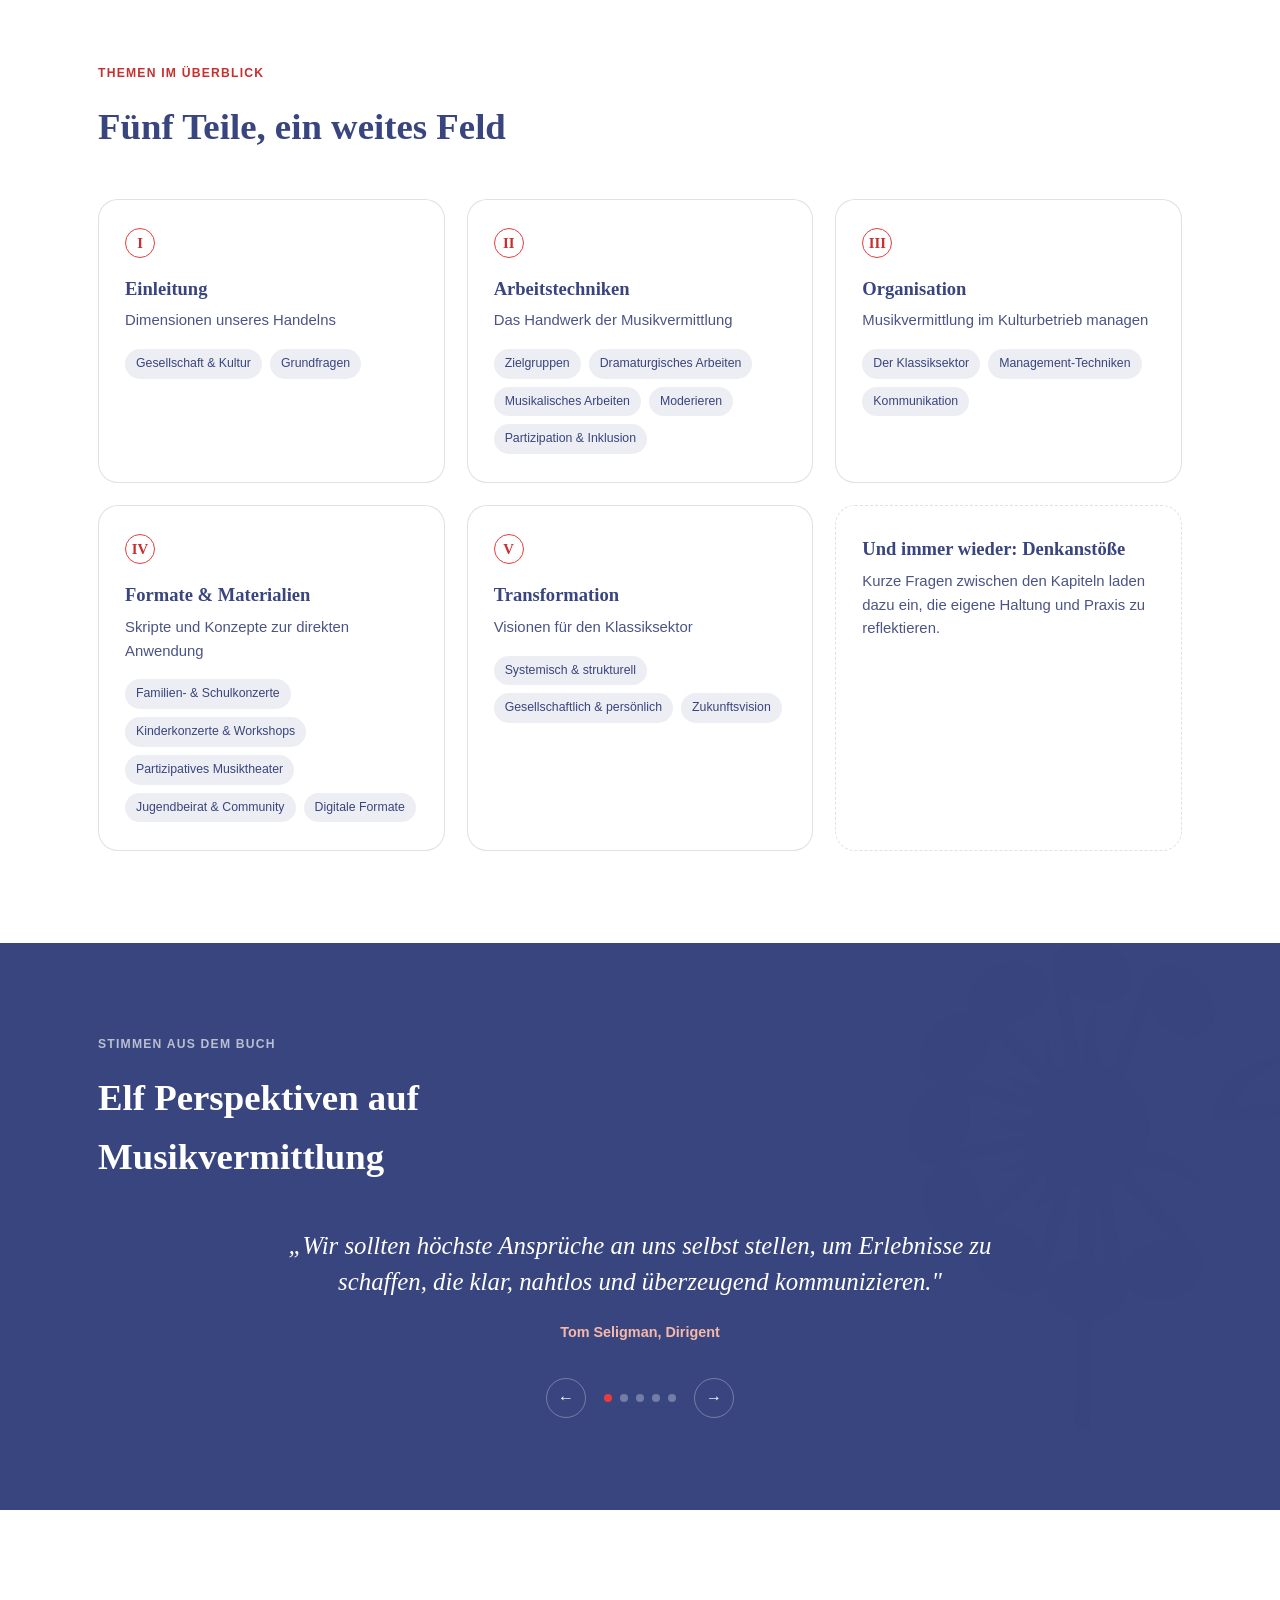
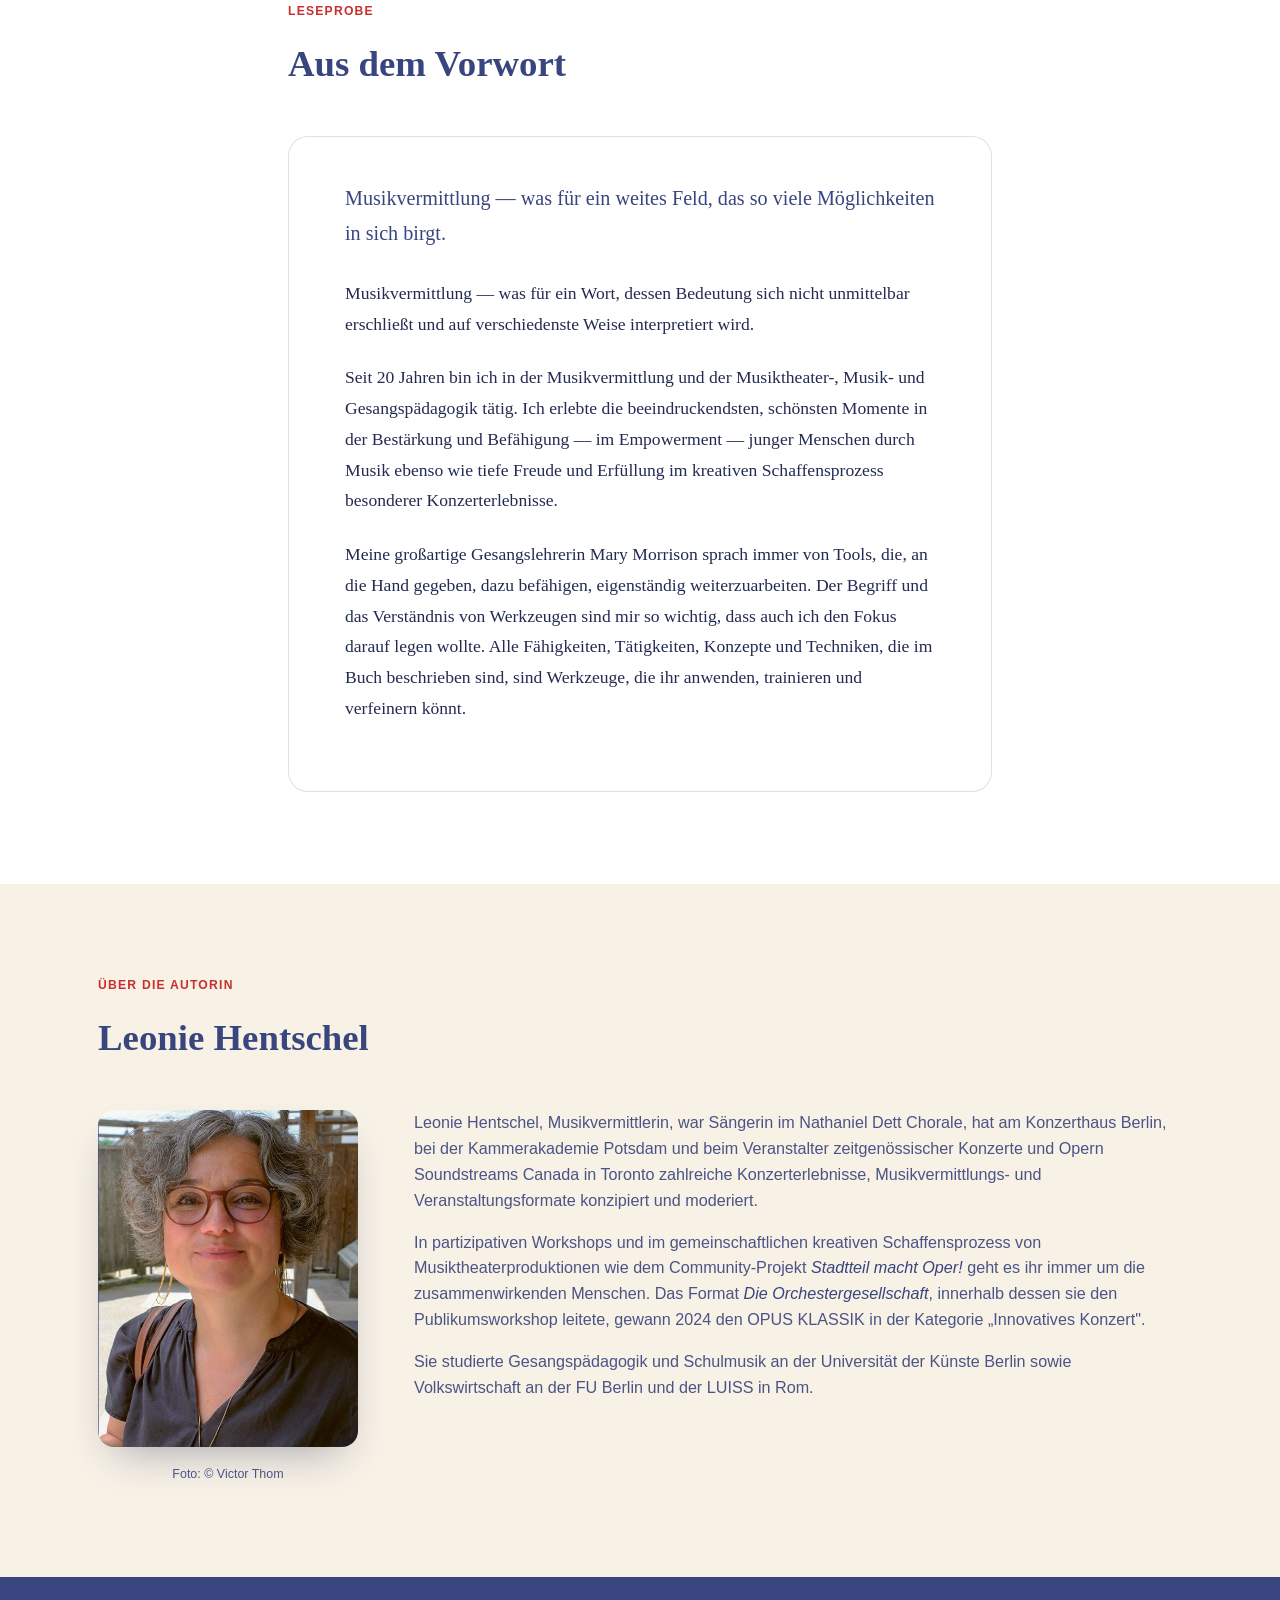
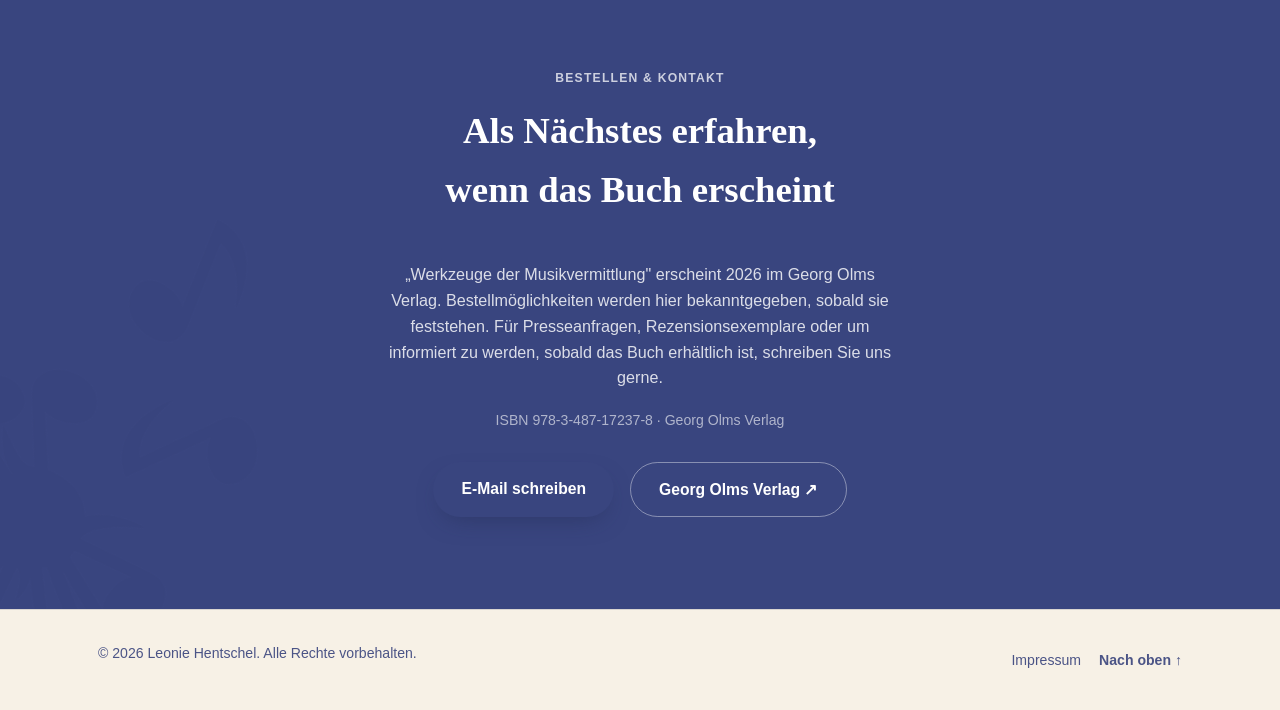
==== commit c3592cff: "Update index.html" ====
--- a/index.html
+++ b/index.html
@@ -4,7 +4,7 @@
 <meta charset="UTF-8">
 <meta name="viewport" content="width=device-width, initial-scale=1.0">
 <title>Werkzeuge der Musikvermittlung — Praxishandbuch von Leonie Hentschel</title>
-<meta name="description" content="Werkzeuge der Musikvermittlung: Ein Praxishandbuch von Leonie Hentschel, erscheint 2026 im Georg Olms Verlag.">
+<meta name="description" content="Werkzeuge der Musikvermittlung: Praxishandbuch von Leonie Hentschel, erscheint 2026 im Georg Olms Verlag.">
 <link rel="stylesheet" href="css/style.css">
 <link rel="icon" href="assets/img/motif-dandelion.png">
 </head>
@@ -53,12 +53,12 @@
         </p>
         <h1>Werkzeuge der<br>Musikvermittlung</h1>
         <p class="hero-subtitle">
-          <span class="lang-de">Ein Praxishandbuch von Leonie Hentschel</span>
+          <span class="lang-de">Praxishandbuch von Leonie Hentschel</span>
           <span class="lang-en">A practical handbook by Leonie Hentschel</span>
         </p>
         <p class="hero-tagline">
-          <span class="lang-de">Für alle, die Musik lieben und sie als Kommunikations- und Lebensform verstehen, sich mit anderen Menschen zu verbinden.</span>
-          <span class="lang-en">For everyone who loves music and understands it as a way to communicate and connect with other people.</span>
+          <span class="lang-de">Für alle, die Musik lieben und sie als Kommunikations- und Lebensform verstehen, sich mit anderen Menschen zu verbinden</span>
+          <span class="lang-en">For everyone who loves music and understands it as a way to communicate and connect with other people</span>
         </p>
         <div class="hero-actions">
           <a href="#kontakt" class="btn btn-primary">
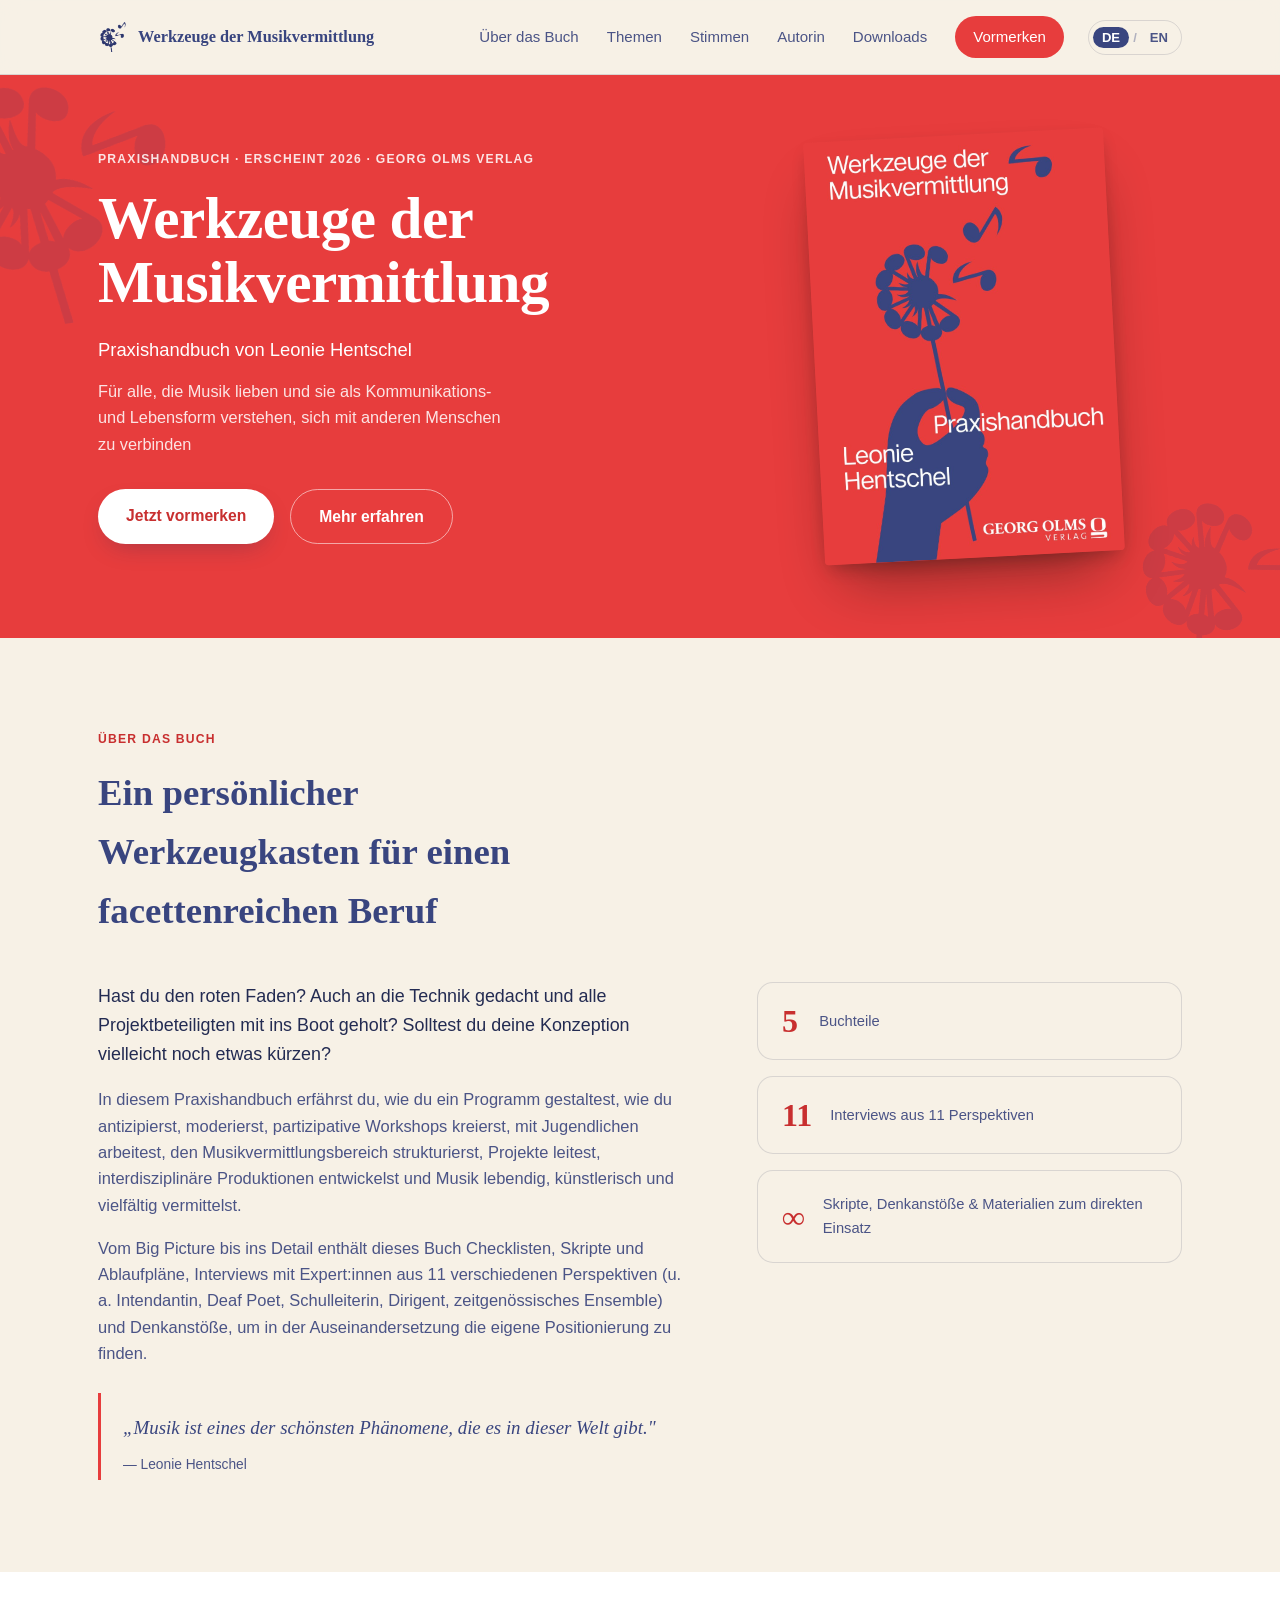
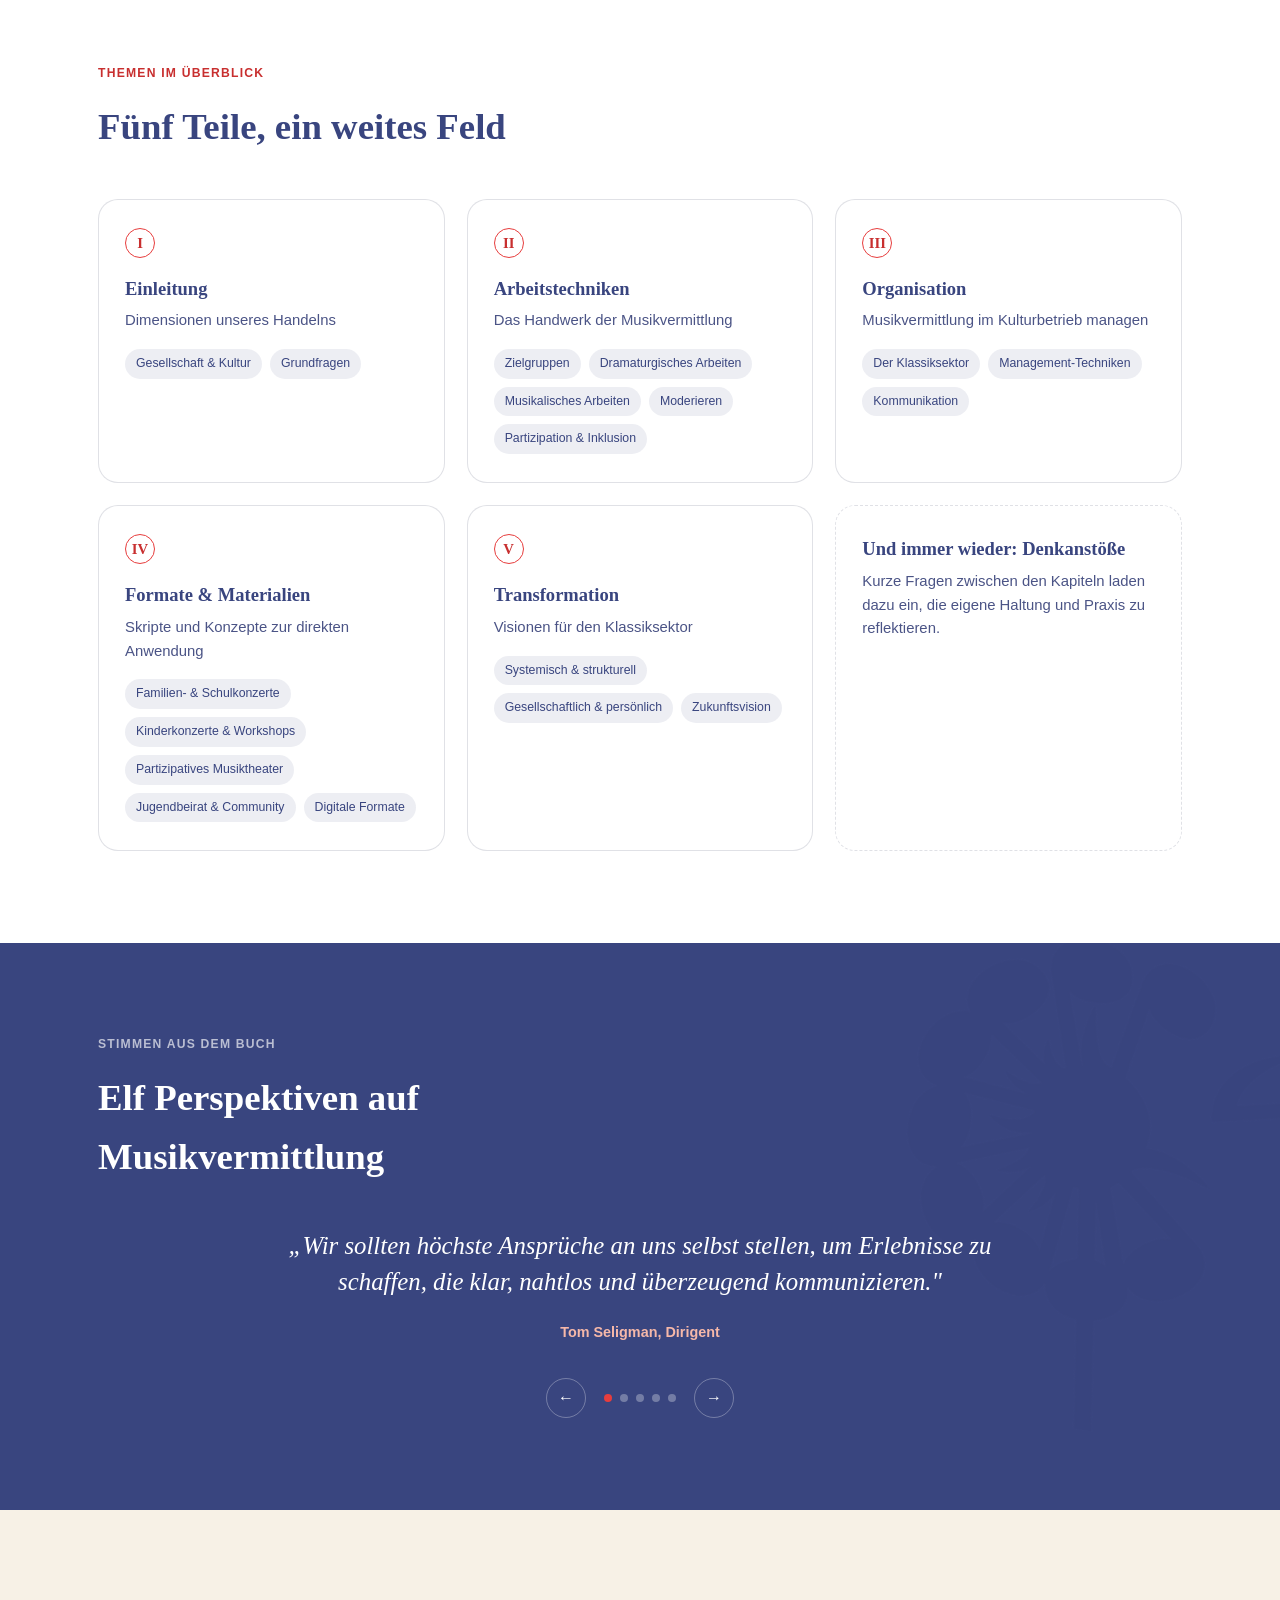
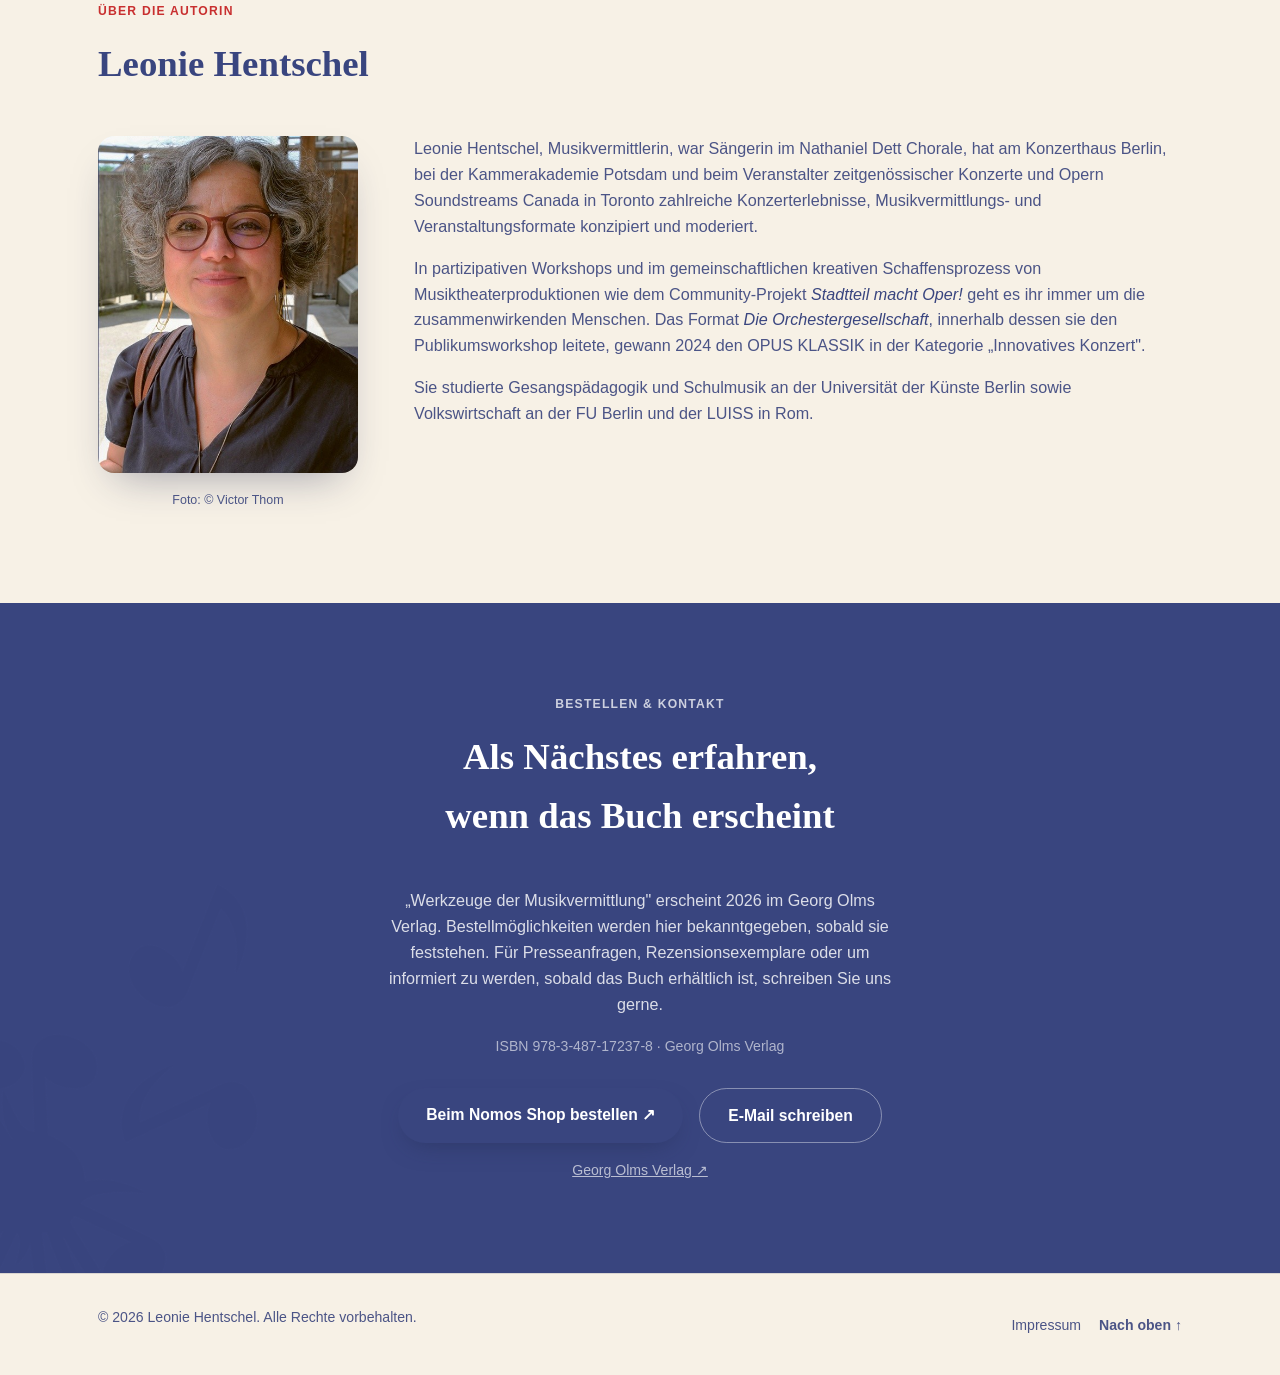
==== commit 618d4319: "Sync site with local v3: add downloads page and README, update content Co-Authored-By: Claude Sonnet" ====
--- a/index.html
+++ b/index.html
@@ -4,7 +4,7 @@
 <meta charset="UTF-8">
 <meta name="viewport" content="width=device-width, initial-scale=1.0">
 <title>Werkzeuge der Musikvermittlung — Praxishandbuch von Leonie Hentschel</title>
-<meta name="description" content="Werkzeuge der Musikvermittlung: Praxishandbuch von Leonie Hentschel, erscheint 2026 im Georg Olms Verlag.">
+<meta name="description" content="Werkzeuge der Musikvermittlung: Ein Praxishandbuch von Leonie Hentschel, erscheint 2026 im Georg Olms Verlag.">
 <link rel="stylesheet" href="css/style.css">
 <link rel="icon" href="assets/img/motif-dandelion.png">
 </head>
@@ -21,8 +21,8 @@
       <a href="#buch"><span class="lang-de">Über das Buch</span><span class="lang-en">The Book</span></a>
       <a href="#themen"><span class="lang-de">Themen</span><span class="lang-en">Themes</span></a>
       <a href="#stimmen"><span class="lang-de">Stimmen</span><span class="lang-en">Voices</span></a>
-      <a href="#leseprobe"><span class="lang-de">Leseprobe</span><span class="lang-en">Excerpt</span></a>
       <a href="#autorin"><span class="lang-de">Autorin</span><span class="lang-en">Author</span></a>
+      <a href="downloads.html"><span class="lang-de">Downloads</span><span class="lang-en">Downloads</span></a>
       <a href="#kontakt" class="nav-cta"><span class="lang-de">Vormerken</span><span class="lang-en">Get notified</span></a>
     </nav>
 
@@ -54,7 +54,7 @@
         <h1>Werkzeuge der<br>Musikvermittlung</h1>
         <p class="hero-subtitle">
           <span class="lang-de">Praxishandbuch von Leonie Hentschel</span>
-          <span class="lang-en">A practical handbook by Leonie Hentschel</span>
+          <span class="lang-en">Practical handbook by Leonie Hentschel</span>
         </p>
         <p class="hero-tagline">
           <span class="lang-de">Für alle, die Musik lieben und sie als Kommunikations- und Lebensform verstehen, sich mit anderen Menschen zu verbinden</span>
@@ -65,9 +65,9 @@
             <span class="lang-de">Jetzt vormerken</span>
             <span class="lang-en">Get notified</span>
           </a>
-          <a href="#leseprobe" class="btn btn-ghost">
-            <span class="lang-de">Leseprobe lesen</span>
-            <span class="lang-en">Read an excerpt</span>
+          <a href="#buch" class="btn btn-ghost">
+            <span class="lang-de">Mehr erfahren</span>
+            <span class="lang-en">Learn more</span>
           </a>
         </div>
       </div>
@@ -266,28 +266,6 @@
           <div class="quote-dots" id="quote-dots"></div>
           <button class="quote-btn" id="quote-next" aria-label="Next">→</button>
         </div>
-      </div>
-    </div>
-  </section>
-
-  <!-- LESEPROBE -->
-  <section class="section section-alt" id="leseprobe">
-    <div class="wrap wrap-narrow">
-      <p class="kicker reveal"><span class="lang-de">Leseprobe</span><span class="lang-en">Excerpt</span></p>
-      <h2 class="reveal"><span class="lang-de">Aus dem Vorwort</span><span class="lang-en">From the foreword</span></h2>
-
-      <div class="excerpt reveal">
-        <p class="lang-de">Musikvermittlung — was für ein weites Feld, das so viele Möglichkeiten in sich birgt.</p>
-        <p class="lang-en">Musikvermittlung — Music Outreach — what a wide field, holding so many possibilities.</p>
-
-        <p class="lang-de">Musikvermittlung — was für ein Wort, dessen Bedeutung sich nicht unmittelbar erschließt und auf verschiedenste Weise interpretiert wird.</p>
-        <p class="lang-en">Musikvermittlung — what a word, one whose meaning doesn't reveal itself right away, and is interpreted in all kinds of different ways.</p>
-
-        <p class="lang-de">Seit 20 Jahren bin ich in der Musikvermittlung und der Musiktheater-, Musik- und Gesangspädagogik tätig. Ich erlebte die beeindruckendsten, schönsten Momente in der Bestärkung und Befähigung — im Empowerment — junger Menschen durch Musik ebenso wie tiefe Freude und Erfüllung im kreativen Schaffensprozess besonderer Konzerterlebnisse.</p>
-        <p class="lang-en">For twenty years I have worked in music outreach and in music-theatre, music, and vocal pedagogy. I have experienced the most striking, most beautiful moments in the empowerment of young people through music, as well as deep joy and fulfilment in the creative process behind special concert experiences.</p>
-
-        <p class="lang-de">Meine großartige Gesangslehrerin Mary Morrison sprach immer von Tools, die, an die Hand gegeben, dazu befähigen, eigenständig weiterzuarbeiten. Der Begriff und das Verständnis von Werkzeugen sind mir so wichtig, dass auch ich den Fokus darauf legen wollte. Alle Fähigkeiten, Tätigkeiten, Konzepte und Techniken, die im Buch beschrieben sind, sind Werkzeuge, die ihr anwenden, trainieren und verfeinern könnt.</p>
-        <p class="lang-en">My wonderful singing teacher Mary Morrison always spoke of tools — given to you so that you can keep working independently. The idea of tools matters so much to me that I wanted to build the whole book around it. Every skill, activity, concept, and technique described here is a tool you can apply, practise, and refine.</p>
       </div>
     </div>
   </section>
@@ -337,14 +315,18 @@
       </p>
       <p class="isbn-line reveal">ISBN 978-3-487-17237-8 · Georg Olms Verlag</p>
       <div class="contact-actions reveal">
-        <a class="btn btn-primary" href="mailto:victor.thom@mailbox.org?subject=Werkzeuge%20der%20Musikvermittlung">
+        <a class="btn btn-primary" href="https://www.nomos-shop.de/de/p/werkzeuge-der-musikvermittlung-gr-978-3-487-17237-8" target="_blank" rel="noopener">
+          <span class="lang-de">Beim Nomos Shop bestellen ↗</span>
+          <span class="lang-en">Order via Nomos Shop ↗</span>
+        </a>
+        <a class="btn btn-ghost btn-ghost-inverse" href="mailto:victor.thom@mailbox.org?subject=Werkzeuge%20der%20Musikvermittlung">
           <span class="lang-de">E-Mail schreiben</span>
           <span class="lang-en">Send an email</span>
         </a>
-        <a class="btn btn-ghost btn-ghost-inverse" href="https://www.olms.de" target="_blank" rel="noopener">
-          Georg Olms Verlag ↗
-        </a>
-      </div>
+      </div>
+      <p class="reveal contact-secondary-link">
+        <a href="https://www.olms.de" target="_blank" rel="noopener">Georg Olms Verlag ↗</a>
+      </p>
     </div>
   </section>
 
--- a/css/style.css
+++ b/css/style.css
@@ -262,17 +262,6 @@
 }
 .quote-dot.active{ background:var(--coral); }
 
-/* Excerpt */
-.excerpt{
-  background:var(--cream); border:1px solid var(--line); border-radius:20px;
-  padding:44px clamp(24px,5vw,56px);
-  font-family:var(--serif); font-size:1.1rem; line-height:1.75; color:var(--ink);
-  position:relative; z-index:1;
-}
-.section-alt .excerpt{ background:var(--cream-soft); }
-.excerpt p{ margin-bottom:1.3em; }
-.excerpt p:first-child{ font-size:1.26rem; color:var(--navy); }
-
 /* Author */
 .author-grid{ display:grid; gap:40px; align-items:start; position:relative; z-index:1; }
 @media (min-width:860px){ .author-grid{ grid-template-columns:260px 1fr; gap:56px; } }
@@ -319,6 +308,48 @@
 .legal-block p{ color:var(--ink); font-size:1rem; line-height:1.7; }
 .legal-block a{ color:var(--navy); text-decoration:underline; }
 
+.contact-secondary-link{ font-size:0.88rem; margin-top:16px; }
+.contact-secondary-link a{ color:rgba(255,255,255,0.65); text-decoration:underline; }
+.contact-secondary-link a:hover{ color:#fff; }
+
+/* ============ Downloads page ============ */
+.downloads-page{ padding:64px 0 100px; }
+.downloads-h2{
+  font-size:1.3rem; margin:52px 0 24px;
+}
+.downloads-page .wrap + .wrap{ margin-top:0; }
+
+.download-list{ display:flex; flex-direction:column; gap:14px; }
+.download-item{
+  display:flex; flex-wrap:wrap; align-items:center; justify-content:space-between; gap:16px;
+  background:var(--cream-soft); border:1px solid var(--line); border-radius:16px;
+  padding:20px 24px; min-height:96px;
+}
+.download-info{ flex:1 1 320px; min-width:0; }
+.download-info h3{ font-size:1.02rem; margin-bottom:4px; line-height:1.3; }
+.download-info p{ color:var(--ink-soft); font-size:0.9rem; margin:0; }
+.download-formats{ display:flex; gap:10px; flex-shrink:0; }
+
+@media (min-width:560px){
+  .download-item{ flex-wrap:nowrap; }
+}
+.download-formats a{
+  display:inline-block; text-decoration:none; font-weight:600; font-size:0.85rem;
+  color:var(--navy); border:1px solid var(--line); border-radius:100px; padding:8px 16px;
+  transition:background .2s, color .2s, border-color .2s;
+}
+.download-formats a:hover{ background:var(--coral); border-color:var(--coral); color:#fff; }
+
+.link-list{ columns:1; column-gap:32px; }
+@media (min-width:700px){ .link-list{ columns:2; } }
+.link-list li{
+  break-inside:avoid; margin-bottom:10px; padding-bottom:10px; border-bottom:1px solid var(--line);
+}
+.link-list a{
+  font-size:0.86rem; color:var(--ink-soft); text-decoration:none; word-break:break-all;
+}
+.link-list a:hover{ color:var(--coral-deep); text-decoration:underline; }
+
 /* ============ Scroll reveal ============ */
 .reveal{
   opacity:0; transform:translateY(22px);
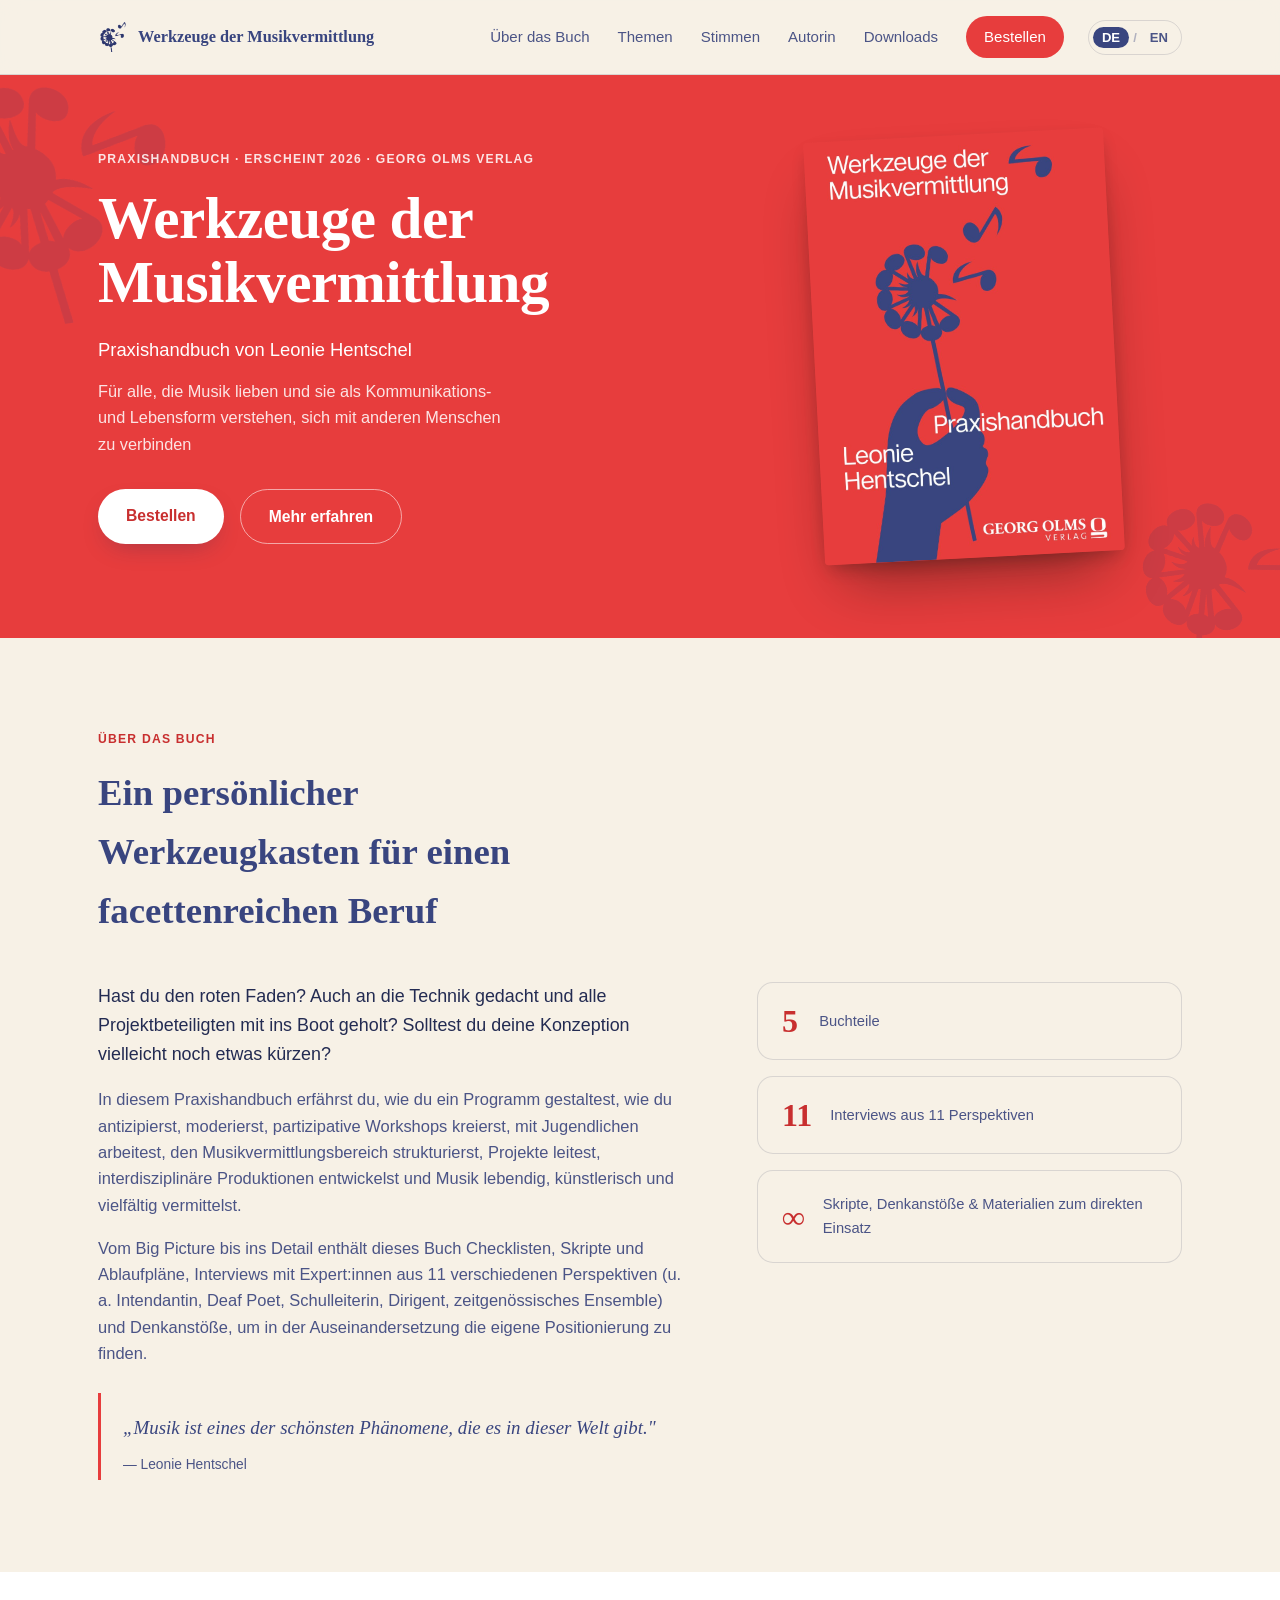
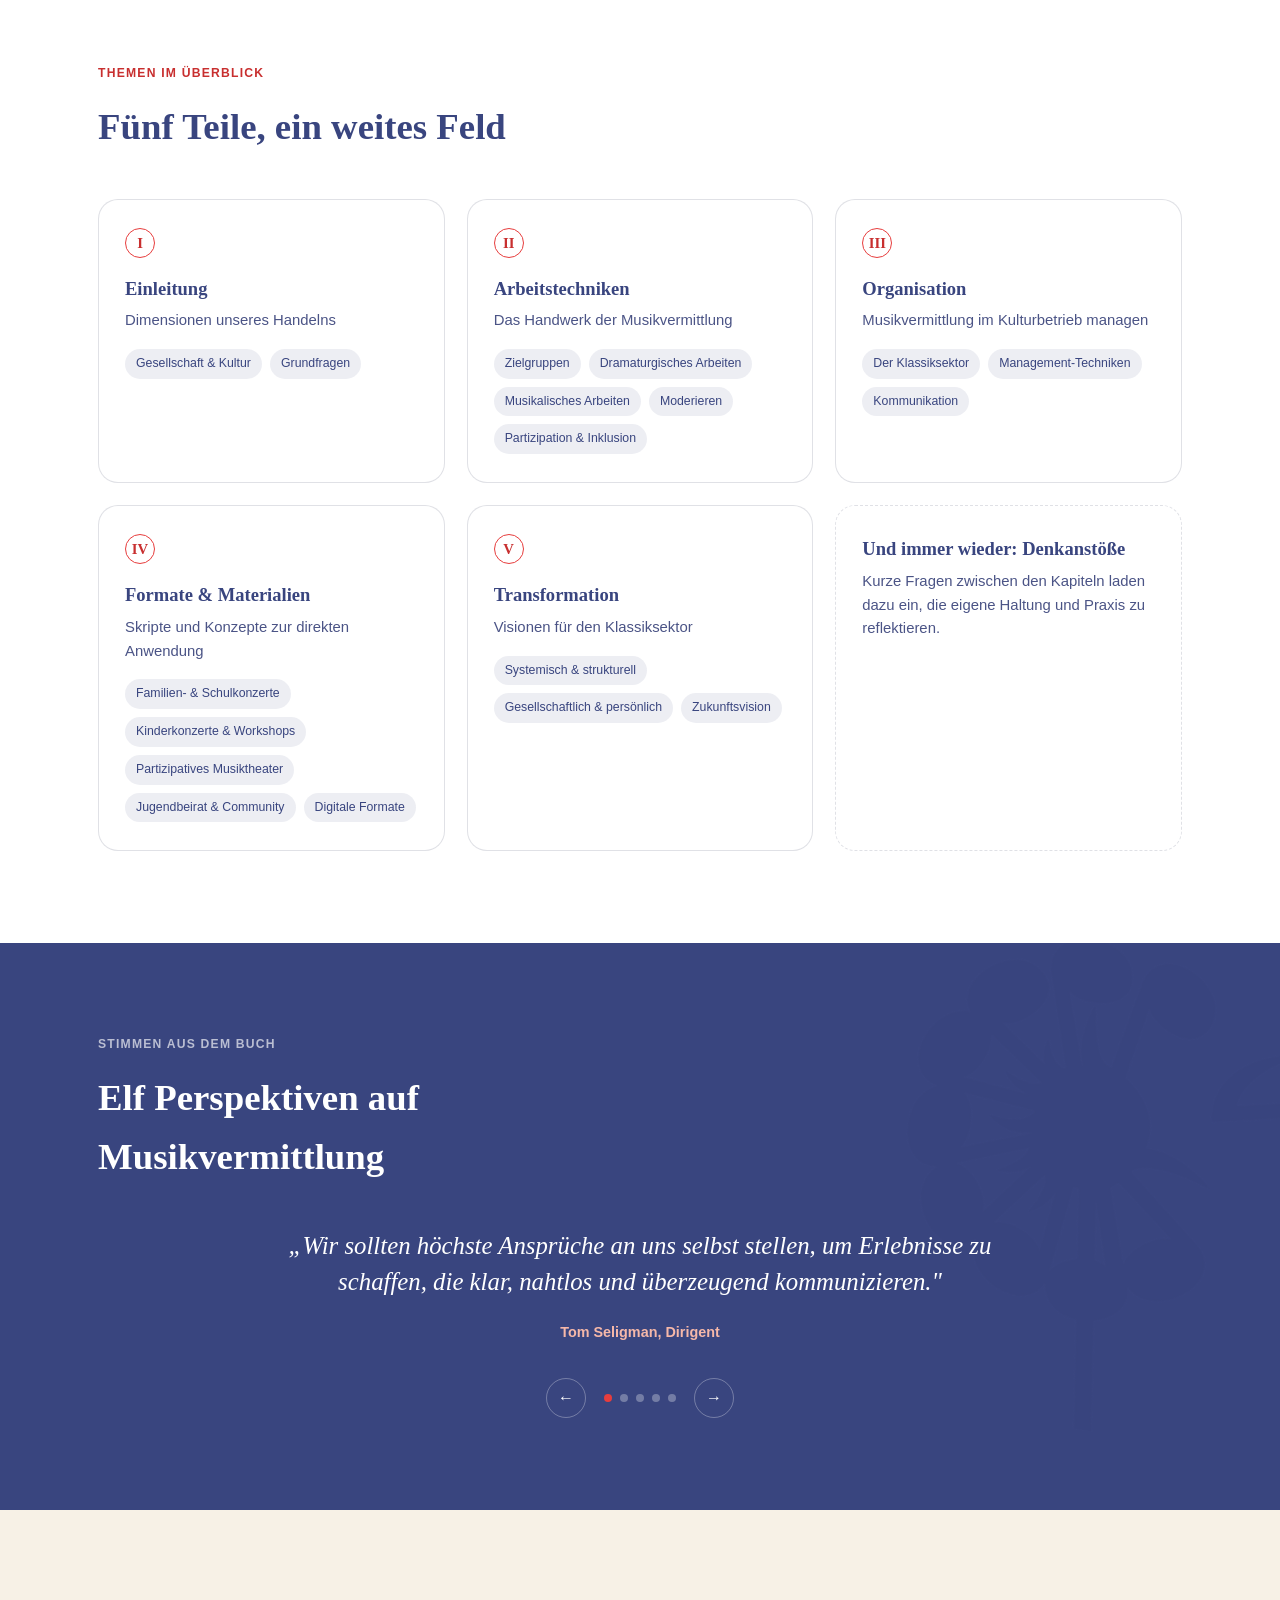
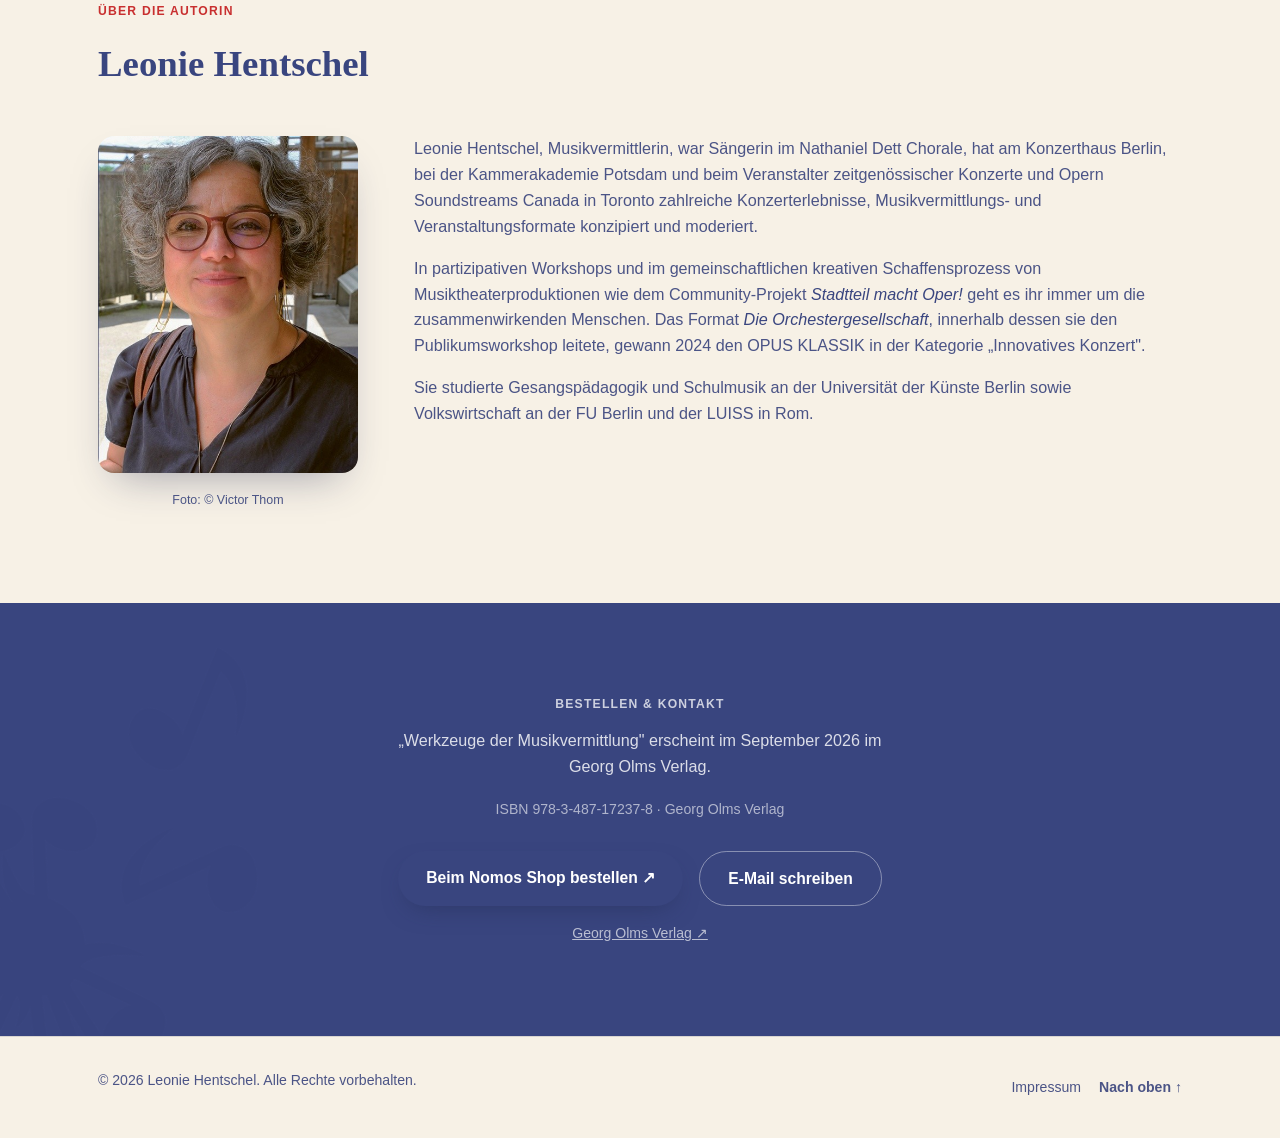
==== commit 8764a896: "Add files via upload" ====
--- a/index.html
+++ b/index.html
@@ -23,7 +23,7 @@
       <a href="#stimmen"><span class="lang-de">Stimmen</span><span class="lang-en">Voices</span></a>
       <a href="#autorin"><span class="lang-de">Autorin</span><span class="lang-en">Author</span></a>
       <a href="downloads.html"><span class="lang-de">Downloads</span><span class="lang-en">Downloads</span></a>
-      <a href="#kontakt" class="nav-cta"><span class="lang-de">Vormerken</span><span class="lang-en">Get notified</span></a>
+      <a href="#kontakt" class="nav-cta"><span class="lang-de">Bestellen</span><span class="lang-en">Order</span></a>
     </nav>
 
     <button class="lang-toggle" id="lang-toggle" aria-label="Switch language">
@@ -62,8 +62,8 @@
         </p>
         <div class="hero-actions">
           <a href="#kontakt" class="btn btn-primary">
-            <span class="lang-de">Jetzt vormerken</span>
-            <span class="lang-en">Get notified</span>
+            <span class="lang-de">Bestellen</span>
+            <span class="lang-en">Order</span>
           </a>
           <a href="#buch" class="btn btn-ghost">
             <span class="lang-de">Mehr erfahren</span>
@@ -305,13 +305,9 @@
     <div class="hero-motif motif-d" aria-hidden="true"><img src="assets/img/motif-dandelion.png" alt=""></div>
     <div class="wrap wrap-narrow">
       <p class="kicker kicker-inverse reveal"><span class="lang-de">Bestellen &amp; Kontakt</span><span class="lang-en">Order &amp; contact</span></p>
-      <h2 class="reveal">
-        <span class="lang-de">Als Nächstes erfahren, wenn das Buch erscheint</span>
-        <span class="lang-en">Be the first to know when the book is out</span>
-      </h2>
       <p class="reveal contact-intro">
-        <span class="lang-de">„Werkzeuge der Musikvermittlung" erscheint 2026 im Georg Olms Verlag. Bestellmöglichkeiten werden hier bekanntgegeben, sobald sie feststehen. Für Presseanfragen, Rezensionsexemplare oder um informiert zu werden, sobald das Buch erhältlich ist, schreiben Sie uns gerne.</span>
-        <span class="lang-en">"Werkzeuge der Musikvermittlung" is publishing in 2026 with Georg Olms Verlag. Ordering details will be announced here once confirmed. For press inquiries, review copies, or to be notified once the book is available, feel free to write to us.</span>
+        <span class="lang-de">„Werkzeuge der Musikvermittlung" erscheint im September 2026 im Georg Olms Verlag.</span>
+        <span class="lang-en">"Werkzeuge der Musikvermittlung" is publishing in September 2026 with Georg Olms Verlag.</span>
       </p>
       <p class="isbn-line reveal">ISBN 978-3-487-17237-8 · Georg Olms Verlag</p>
       <div class="contact-actions reveal">
@@ -319,7 +315,7 @@
           <span class="lang-de">Beim Nomos Shop bestellen ↗</span>
           <span class="lang-en">Order via Nomos Shop ↗</span>
         </a>
-        <a class="btn btn-ghost btn-ghost-inverse" href="mailto:victor.thom@mailbox.org?subject=Werkzeuge%20der%20Musikvermittlung">
+        <a class="btn btn-ghost btn-ghost-inverse" href="mailto:satsuma_hupt7p@icloud.com?subject=Anfrage%20werkzeuge.musikvermittlung.xyz">
           <span class="lang-de">E-Mail schreiben</span>
           <span class="lang-en">Send an email</span>
         </a>
